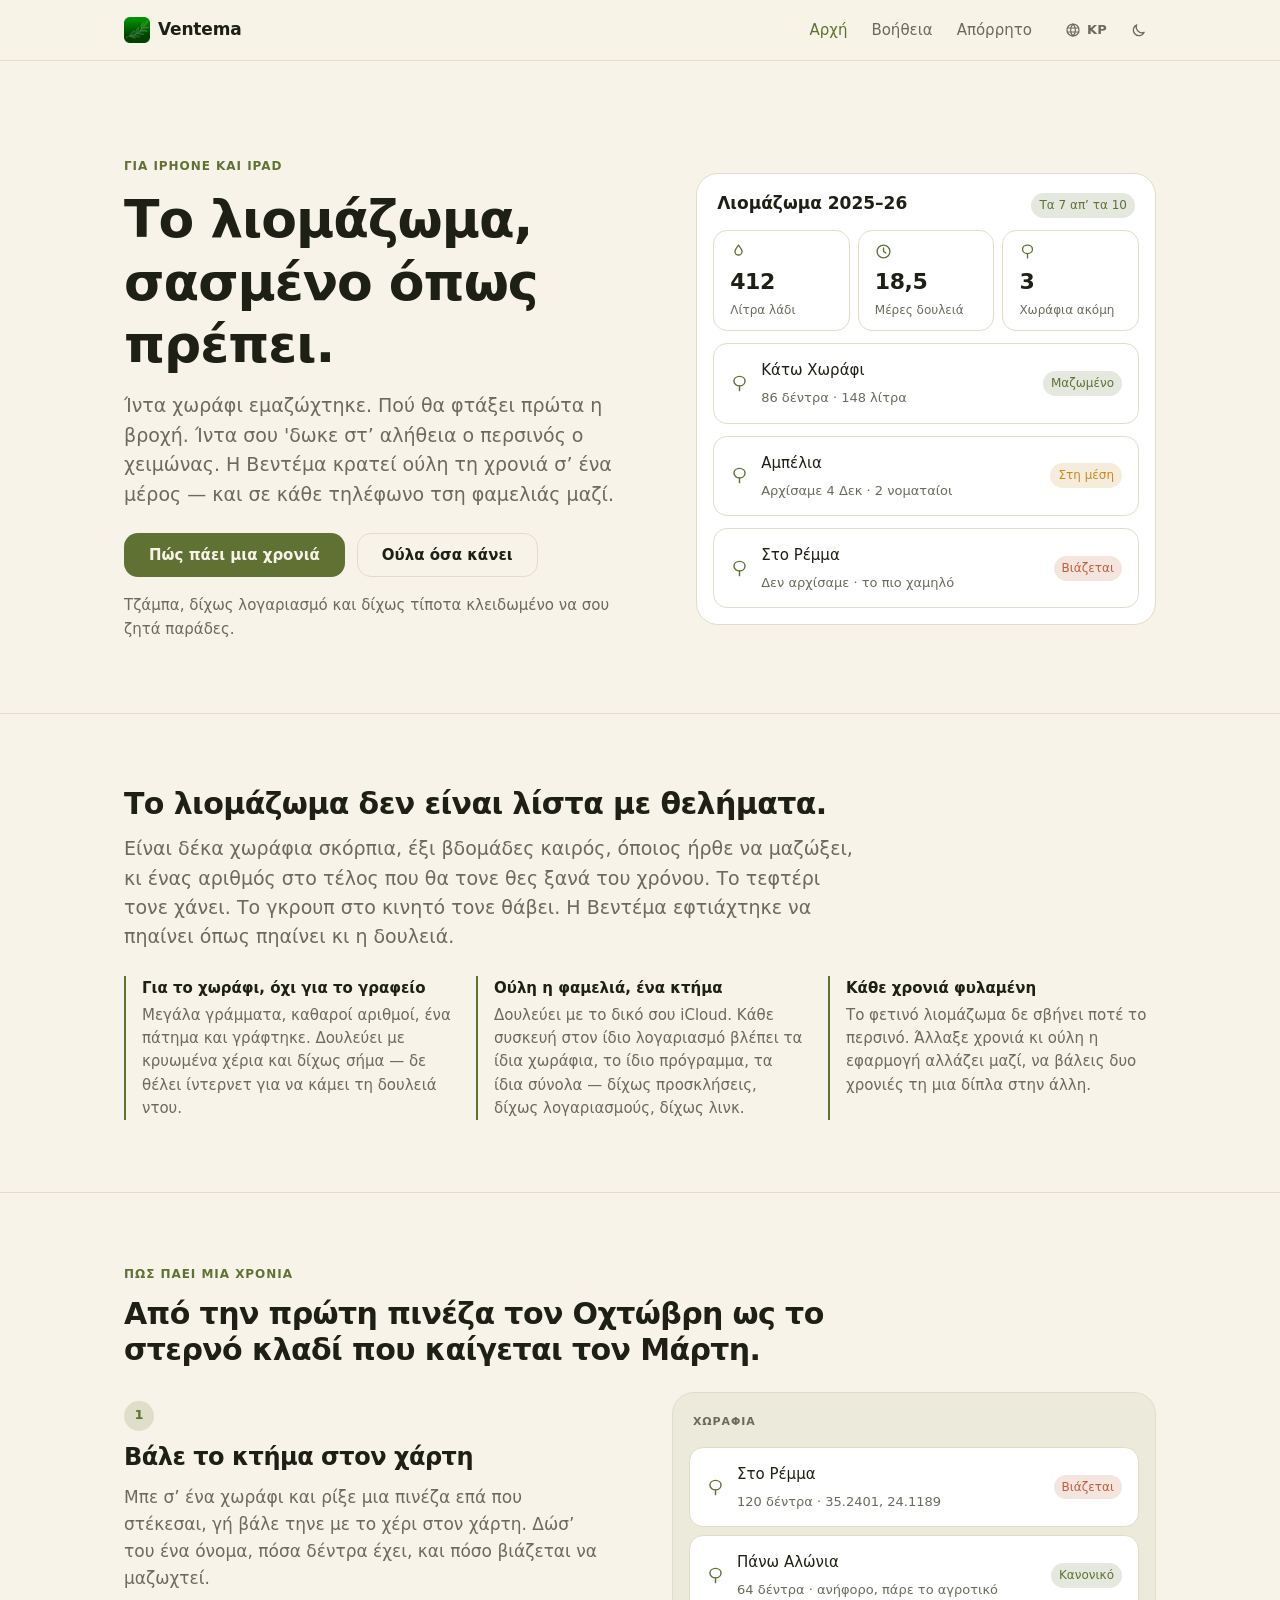
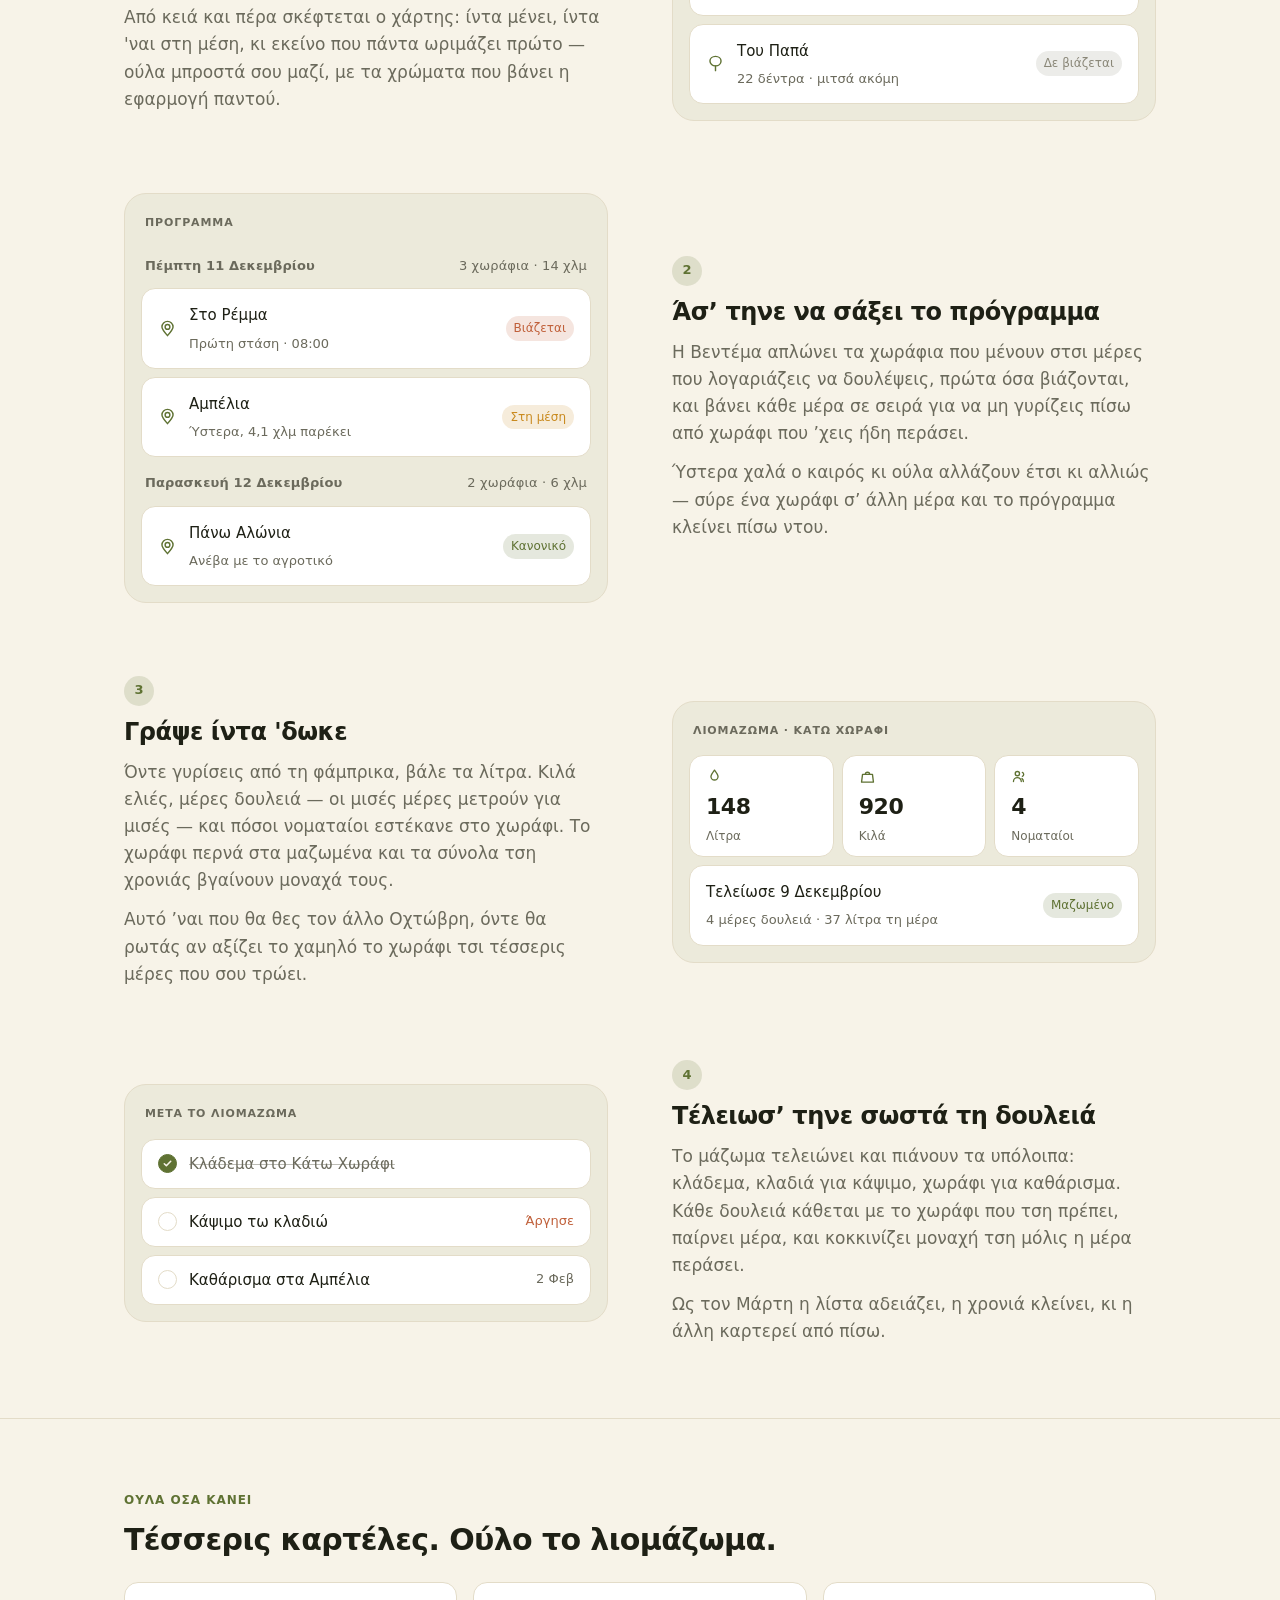
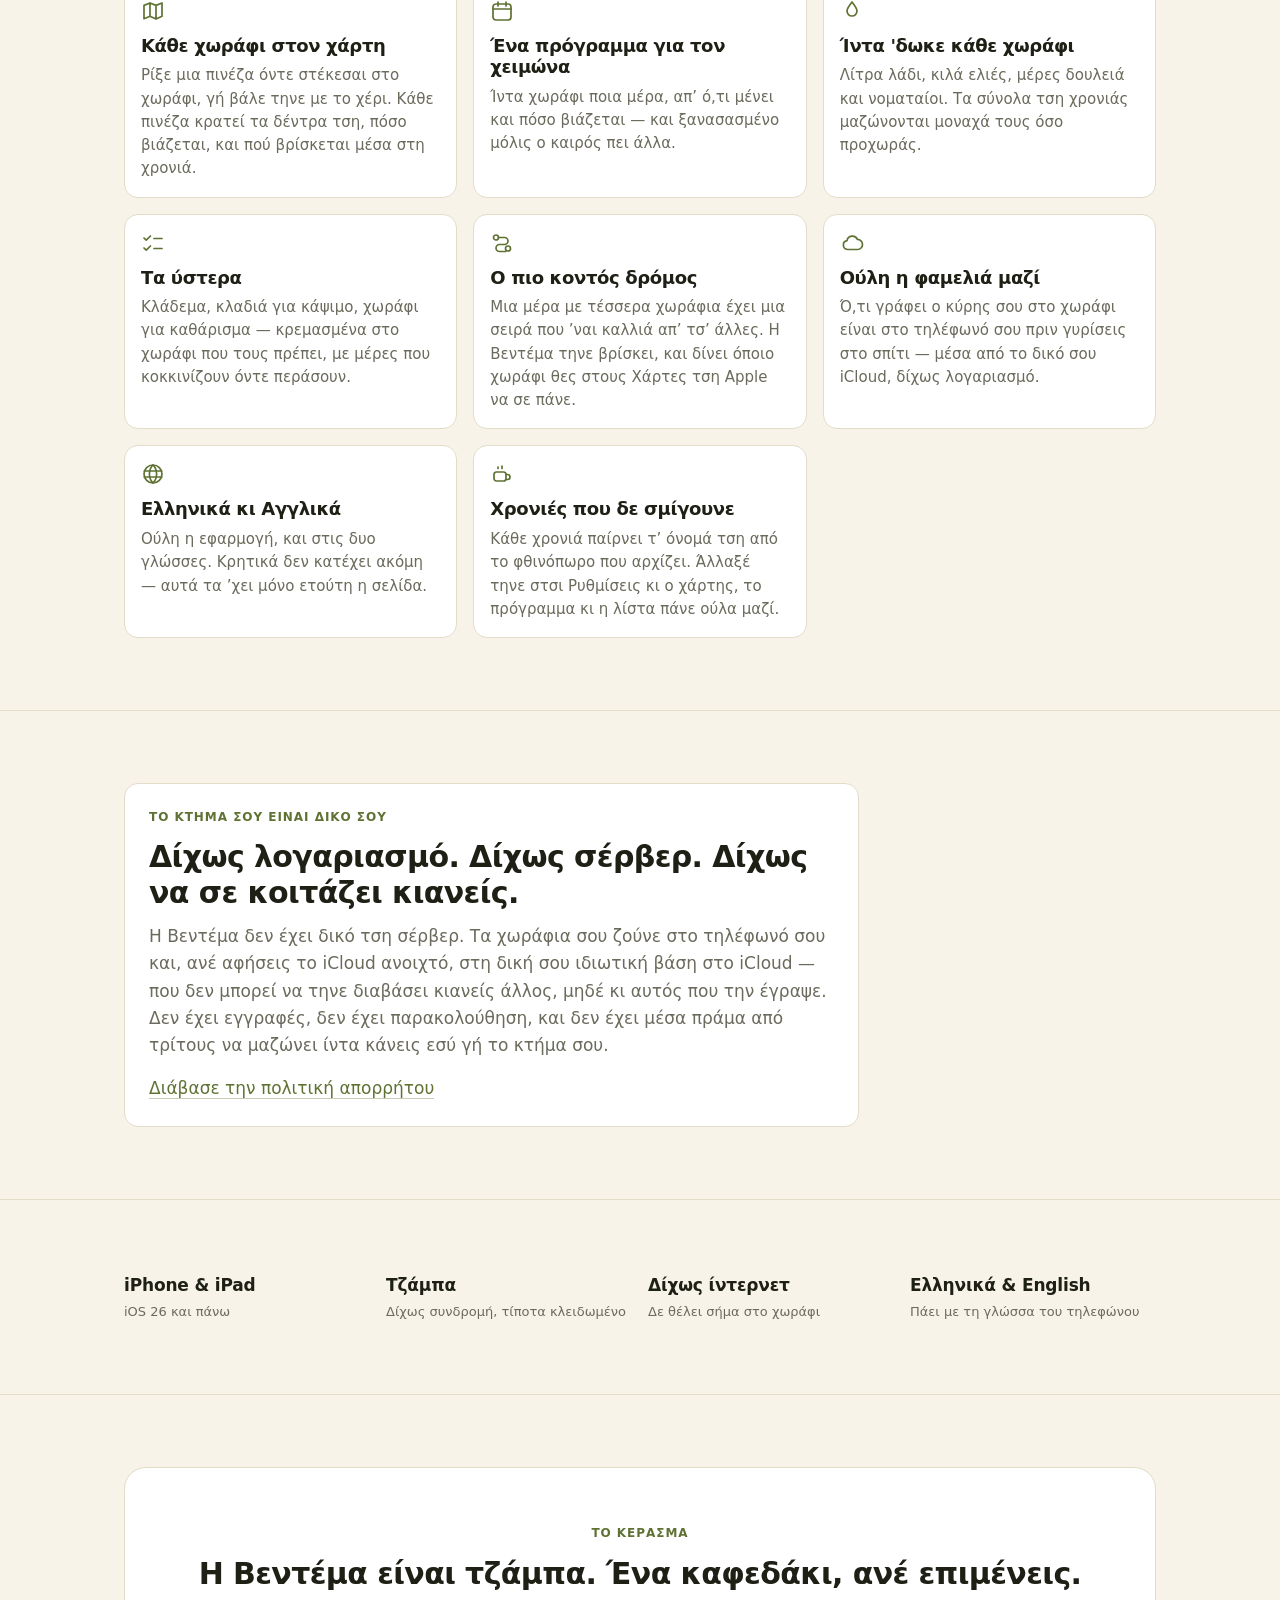
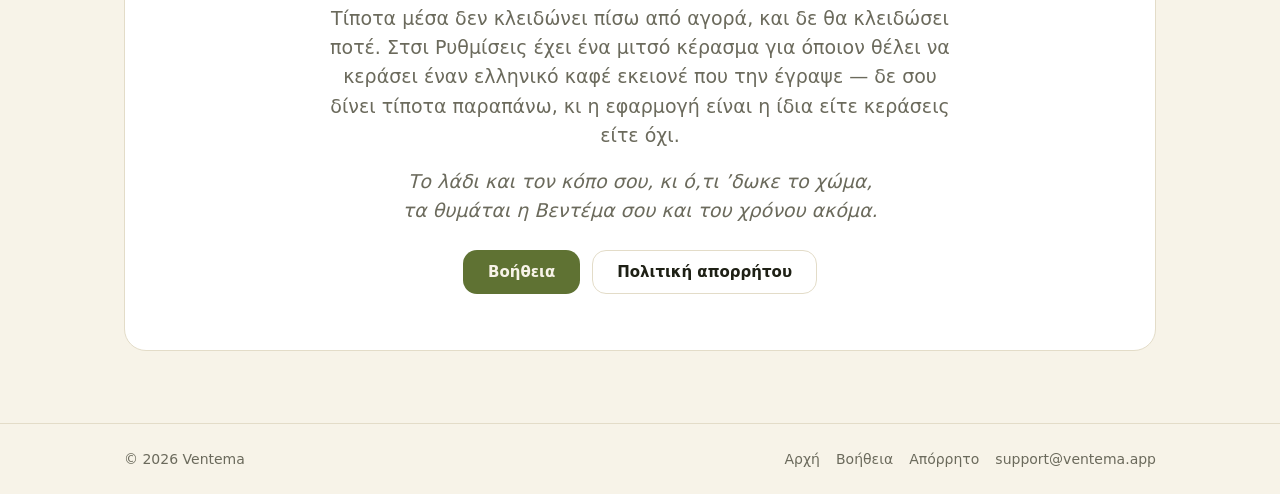
==== cretan/index.html @ 4b7fc690 "Add Greek and Cretan pages and a dark mode toggle Every page now exists in English, Greek (el/) and " ====
<!DOCTYPE html>
<html lang="el">
<head>
<meta charset="utf-8">
<meta name="viewport" content="width=device-width, initial-scale=1">
<title>Ventema — Το λιομάζωμα, σασμένο όπως πρέπει</title>
<meta name="description" content="Η Βεντέμα είναι εφαρμογή για το iPhone, για όποιον έχει λιόδεντρα: βάλε τα χωράφια στον χάρτη, σάξε το λιομάζωμα του χειμώνα, γράψε ίντα 'δωκε το καθένα, κι ούλη η φαμελιά βλέπει τα ίδια. Δίχως λογαριασμό, δίχως σέρβερ, δίχως παρακολούθηση.">
<meta name="theme-color" content="#F7F3E8" media="(prefers-color-scheme: light)">
<meta name="theme-color" content="#15170F" media="(prefers-color-scheme: dark)">
<link rel="icon" href="../assets/mark.png" type="image/png" sizes="128x128">
<link rel="apple-touch-icon" href="../assets/apple-touch-icon.png">
<link rel="stylesheet" href="../assets/styles.css">
<script src="../assets/site.js"></script>
<meta property="og:title" content="Ventema — Το λιομάζωμα, σασμένο όπως πρέπει">
<meta property="og:description" content="Βάλε τα χωράφια στον χάρτη, σάξε το λιομάζωμα του χειμώνα, γράψε ίντα 'δωκε το καθένα, κι ούλη η φαμελιά βλέπει τα ίδια.">
<meta property="og:type" content="website">
<meta property="og:locale" content="el_GR">
</head>
<body>

<header class="masthead">
  <div class="wrap masthead__inner">
    <a class="wordmark" href="index.html">
      <img src="../assets/mark.png" width="26" height="26" alt="">
      Ventema
    </a>
    <nav class="nav" aria-label="Κύρια πλοήγηση">
      <a href="index.html" aria-current="page">Αρχή</a>
      <a href="support.html">Βοήθεια</a>
      <a href="privacy.html">Απόρρητο</a>
    </nav>
    <div class="masthead__tools">
      <details class="lang">
        <summary class="tool"><svg width="16" height="16" viewBox="0 0 24 24" fill="none" stroke="currentColor" stroke-width="1.8" stroke-linecap="round" stroke-linejoin="round" aria-hidden="true"><circle cx="12" cy="12" r="9"/><path d="M3.3 9h17.4M3.3 15h17.4"/><path d="M12 3c2.4 2.4 3.6 5.4 3.6 9S14.4 18.6 12 21c-2.4-2.4-3.6-5.4-3.6-9S9.6 5.4 12 3z"/></svg><span class="visually-hidden">Γλώσσα: </span>ΚΡ</summary>
        <ul class="lang__menu">
          <li><a href="../index.html" hreflang="en" lang="en">English</a></li>
          <li><a href="../el/index.html" hreflang="el" lang="el">Ελληνικά</a></li>
          <li><a href="index.html" hreflang="el" lang="el" aria-current="true">Κρητικά</a></li>
        </ul>
      </details>
      <button class="tool theme-toggle" type="button" aria-pressed="false" aria-label="Σκοτεινό θέμα" title="Σκοτεινό θέμα">
        <svg class="icon-moon" width="17" height="17" viewBox="0 0 24 24" fill="none" stroke="currentColor" stroke-width="1.8" stroke-linecap="round" stroke-linejoin="round" aria-hidden="true"><path d="M20 14.5A8 8 0 0 1 9.5 4a8 8 0 1 0 10.5 10.5z"/></svg>
        <svg class="icon-sun" width="17" height="17" viewBox="0 0 24 24" fill="none" stroke="currentColor" stroke-width="1.8" stroke-linecap="round" stroke-linejoin="round" aria-hidden="true"><circle cx="12" cy="12" r="4"/><path d="M12 2.5v2M12 19.5v2M4.6 4.6 6 6M18 18l1.4 1.4M2.5 12h2M19.5 12h2M4.6 19.4 6 18M18 6l1.4-1.4"/></svg>
      </button>
    </div>
  </div>
</header>

<main>

  <section class="hero">
    <div class="wrap hero__grid">
      <div>
        <p class="eyebrow">Για iPhone και iPad</p>
        <h1>Το λιομάζωμα,<br>σασμένο όπως πρέπει.</h1>
        <p class="lede measure">
          Ίντα χωράφι εμαζώχτηκε. Πού θα φτάξει πρώτα η βροχή. Ίντα σου 'δωκε
          στ’ αλήθεια ο περσινός ο χειμώνας. Η Βεντέμα κρατεί ούλη τη χρονιά σ’
          ένα μέρος — και σε κάθε τηλέφωνο τση φαμελιάς μαζί.
        </p>
        <div class="hero__actions">
          <a class="button button--primary" href="#season">Πώς πάει μια χρονιά</a>
          <a class="button button--secondary" href="#features">Ούλα όσα κάνει</a>
        </div>
        <p class="small muted" style="margin-top: var(--l)">
          Τζάμπα, δίχως λογαριασμό και δίχως τίποτα κλειδωμένο να σου ζητά παράδες.
        </p>
      </div>

      <div class="hero__visual" aria-hidden="true">
        <div class="panel">
          <div class="panel__header">
            <span class="panel__title">Λιομάζωμα 2025–26</span>
            <span class="badge badge--olive">Τα 7 απ’ τα 10</span>
          </div>

          <div class="panel__stats">
            <div class="stat">
              <span class="stat__icon">
                <svg width="17" height="17" viewBox="0 0 24 24" fill="none" stroke="currentColor" stroke-width="1.9" stroke-linecap="round" stroke-linejoin="round"><path d="M12 3c3 4 5 6.4 5 9a5 5 0 0 1-10 0c0-2.6 2-5 5-9z"/></svg>
              </span>
              <span class="stat__value">412</span>
              <span class="stat__title">Λίτρα λάδι</span>
            </div>
            <div class="stat">
              <span class="stat__icon">
                <svg width="17" height="17" viewBox="0 0 24 24" fill="none" stroke="currentColor" stroke-width="1.9" stroke-linecap="round" stroke-linejoin="round"><circle cx="12" cy="12" r="9"/><path d="M12 7v5l3.2 2"/></svg>
              </span>
              <span class="stat__value">18,5</span>
              <span class="stat__title">Μέρες δουλειά</span>
            </div>
            <div class="stat">
              <span class="stat__icon">
                <svg width="17" height="17" viewBox="0 0 24 24" fill="none" stroke="currentColor" stroke-width="1.9" stroke-linecap="round" stroke-linejoin="round"><path d="M12 21v-6"/><path d="M12 15c-4 0-7-2.7-7-6.2C5 5.6 8 3 12 3s7 2.6 7 5.8c0 3.5-3 6.2-7 6.2z"/></svg>
              </span>
              <span class="stat__value">3</span>
              <span class="stat__title">Χωράφια ακόμη</span>
            </div>
          </div>

          <div class="row">
            <span class="row__leading">
              <svg width="19" height="19" viewBox="0 0 24 24" fill="none" stroke="currentColor" stroke-width="1.8" stroke-linecap="round" stroke-linejoin="round"><path d="M12 21v-6"/><path d="M12 15c-4 0-7-2.7-7-6.2C5 5.6 8 3 12 3s7 2.6 7 5.8c0 3.5-3 6.2-7 6.2z"/></svg>
            </span>
            <span class="row__body">
              <span class="row__title">Κάτω Χωράφι</span><br>
              <span class="row__detail">86 δέντρα · 148 λίτρα</span>
            </span>
            <span class="badge badge--olive">Μαζωμένο</span>
          </div>

          <div class="row">
            <span class="row__leading">
              <svg width="19" height="19" viewBox="0 0 24 24" fill="none" stroke="currentColor" stroke-width="1.8" stroke-linecap="round" stroke-linejoin="round"><path d="M12 21v-6"/><path d="M12 15c-4 0-7-2.7-7-6.2C5 5.6 8 3 12 3s7 2.6 7 5.8c0 3.5-3 6.2-7 6.2z"/></svg>
            </span>
            <span class="row__body">
              <span class="row__title">Αμπέλια</span><br>
              <span class="row__detail">Αρχίσαμε 4 Δεκ · 2 νοματαίοι</span>
            </span>
            <span class="badge badge--progress">Στη μέση</span>
          </div>

          <div class="row">
            <span class="row__leading">
              <svg width="19" height="19" viewBox="0 0 24 24" fill="none" stroke="currentColor" stroke-width="1.8" stroke-linecap="round" stroke-linejoin="round"><path d="M12 21v-6"/><path d="M12 15c-4 0-7-2.7-7-6.2C5 5.6 8 3 12 3s7 2.6 7 5.8c0 3.5-3 6.2-7 6.2z"/></svg>
            </span>
            <span class="row__body">
              <span class="row__title">Στο Ρέμμα</span><br>
              <span class="row__detail">Δεν αρχίσαμε · το πιο χαμηλό</span>
            </span>
            <span class="badge badge--urgent">Βιάζεται</span>
          </div>
        </div>
      </div>
    </div>
  </section>

  <section class="section section--hairline">
    <div class="wrap">
      <div class="section__head">
        <h2>Το λιομάζωμα δεν είναι λίστα με θελήματα.</h2>
        <p class="lede">
          Είναι δέκα χωράφια σκόρπια, έξι βδομάδες καιρός, όποιος ήρθε να
          μαζώξει, κι ένας αριθμός στο τέλος που θα τονε θες ξανά του χρόνου.
          Το τεφτέρι τονε χάνει. Το γκρουπ στο κινητό τονε θάβει. Η Βεντέμα
          εφτιάχτηκε να πηαίνει όπως πηαίνει κι η δουλειά.
        </p>
      </div>

      <div class="proof">
        <div class="proof__item">
          <p class="proof__title">Για το χωράφι, όχι για το γραφείο</p>
          <p class="proof__body">
            Μεγάλα γράμματα, καθαροί αριθμοί, ένα πάτημα και γράφτηκε. Δουλεύει
            με κρυωμένα χέρια και δίχως σήμα — δε θέλει ίντερνετ για να κάμει τη
            δουλειά ντου.
          </p>
        </div>
        <div class="proof__item">
          <p class="proof__title">Ούλη η φαμελιά, ένα κτήμα</p>
          <p class="proof__body">
            Δουλεύει με το δικό σου iCloud. Κάθε συσκευή στον ίδιο λογαριασμό
            βλέπει τα ίδια χωράφια, το ίδιο πρόγραμμα, τα ίδια σύνολα — δίχως
            προσκλήσεις, δίχως λογαριασμούς, δίχως λινκ.
          </p>
        </div>
        <div class="proof__item">
          <p class="proof__title">Κάθε χρονιά φυλαμένη</p>
          <p class="proof__body">
            Το φετινό λιομάζωμα δε σβήνει ποτέ το περσινό. Άλλαξε χρονιά κι ούλη
            η εφαρμογή αλλάζει μαζί, να βάλεις δυο χρονιές τη μια δίπλα στην
            άλλη.
          </p>
        </div>
      </div>
    </div>
  </section>

  <section class="section section--hairline" id="season">
    <div class="wrap">
      <div class="section__head">
        <p class="eyebrow">Πώς πάει μια χρονιά</p>
        <h2>Από την πρώτη πινέζα τον Οχτώβρη ως το στερνό κλαδί που καίγεται τον Μάρτη.</h2>
      </div>

      <div class="steps">

        <article class="step">
          <div>
            <span class="step__index">1</span>
            <h3>Βάλε το κτήμα στον χάρτη</h3>
            <p>
              Μπε σ’ ένα χωράφι και ρίξε μια πινέζα επά που στέκεσαι, γή βάλε
              τηνε με το χέρι στον χάρτη. Δώσ’ του ένα όνομα, πόσα δέντρα έχει,
              και πόσο βιάζεται να μαζωχτεί.
            </p>
            <p>
              Από κειά και πέρα σκέφτεται ο χάρτης: ίντα μένει, ίντα 'ναι στη
              μέση, κι εκείνο που πάντα ωριμάζει πρώτο — ούλα μπροστά σου μαζί,
              με τα χρώματα που βάνει η εφαρμογή παντού.
            </p>
          </div>
          <div class="step__visual" aria-hidden="true">
            <div class="vignette">
              <span class="vignette__label">Χωράφια</span>
              <div class="row">
                <span class="row__leading">
                  <svg width="19" height="19" viewBox="0 0 24 24" fill="none" stroke="currentColor" stroke-width="1.8" stroke-linecap="round" stroke-linejoin="round"><path d="M12 21v-6"/><path d="M12 15c-4 0-7-2.7-7-6.2C5 5.6 8 3 12 3s7 2.6 7 5.8c0 3.5-3 6.2-7 6.2z"/></svg>
                </span>
                <span class="row__body">
                  <span class="row__title">Στο Ρέμμα</span><br>
                  <span class="row__detail">120 δέντρα · 35.2401, 24.1189</span>
                </span>
                <span class="badge badge--urgent">Βιάζεται</span>
              </div>
              <div class="row">
                <span class="row__leading">
                  <svg width="19" height="19" viewBox="0 0 24 24" fill="none" stroke="currentColor" stroke-width="1.8" stroke-linecap="round" stroke-linejoin="round"><path d="M12 21v-6"/><path d="M12 15c-4 0-7-2.7-7-6.2C5 5.6 8 3 12 3s7 2.6 7 5.8c0 3.5-3 6.2-7 6.2z"/></svg>
                </span>
                <span class="row__body">
                  <span class="row__title">Πάνω Αλώνια</span><br>
                  <span class="row__detail">64 δέντρα · ανήφορο, πάρε το αγροτικό</span>
                </span>
                <span class="badge badge--olive">Κανονικό</span>
              </div>
              <div class="row">
                <span class="row__leading">
                  <svg width="19" height="19" viewBox="0 0 24 24" fill="none" stroke="currentColor" stroke-width="1.8" stroke-linecap="round" stroke-linejoin="round"><path d="M12 21v-6"/><path d="M12 15c-4 0-7-2.7-7-6.2C5 5.6 8 3 12 3s7 2.6 7 5.8c0 3.5-3 6.2-7 6.2z"/></svg>
                </span>
                <span class="row__body">
                  <span class="row__title">Του Παπά</span><br>
                  <span class="row__detail">22 δέντρα · μιτσά ακόμη</span>
                </span>
                <span class="badge badge--dormant">Δε βιάζεται</span>
              </div>
            </div>
          </div>
        </article>

        <article class="step">
          <div>
            <span class="step__index">2</span>
            <h3>Άσ’ τηνε να σάξει το πρόγραμμα</h3>
            <p>
              Η Βεντέμα απλώνει τα χωράφια που μένουν στσι μέρες που λογαριάζεις
              να δουλέψεις, πρώτα όσα βιάζονται, και βάνει κάθε μέρα σε σειρά για
              να μη γυρίζεις πίσω από χωράφι που ’χεις ήδη περάσει.
            </p>
            <p>
              Ύστερα χαλά ο καιρός κι ούλα αλλάζουν έτσι κι αλλιώς — σύρε ένα
              χωράφι σ’ άλλη μέρα και το πρόγραμμα κλείνει πίσω ντου.
            </p>
          </div>
          <div class="step__visual" aria-hidden="true">
            <div class="vignette">
              <span class="vignette__label">Πρόγραμμα</span>
              <div class="day">
                <span>Πέμπτη 11 Δεκεμβρίου</span>
                <span class="day__meta">3 χωράφια · 14 χλμ</span>
              </div>
              <div class="row">
                <span class="row__leading">
                  <svg width="19" height="19" viewBox="0 0 24 24" fill="none" stroke="currentColor" stroke-width="1.8" stroke-linecap="round" stroke-linejoin="round"><circle cx="12" cy="10" r="3"/><path d="M12 21c4.5-5.2 7-8.4 7-11a7 7 0 1 0-14 0c0 2.6 2.5 5.8 7 11z"/></svg>
                </span>
                <span class="row__body">
                  <span class="row__title">Στο Ρέμμα</span><br>
                  <span class="row__detail">Πρώτη στάση · 08:00</span>
                </span>
                <span class="badge badge--urgent">Βιάζεται</span>
              </div>
              <div class="row">
                <span class="row__leading">
                  <svg width="19" height="19" viewBox="0 0 24 24" fill="none" stroke="currentColor" stroke-width="1.8" stroke-linecap="round" stroke-linejoin="round"><circle cx="12" cy="10" r="3"/><path d="M12 21c4.5-5.2 7-8.4 7-11a7 7 0 1 0-14 0c0 2.6 2.5 5.8 7 11z"/></svg>
                </span>
                <span class="row__body">
                  <span class="row__title">Αμπέλια</span><br>
                  <span class="row__detail">Ύστερα, 4,1 χλμ παρέκει</span>
                </span>
                <span class="badge badge--progress">Στη μέση</span>
              </div>
              <div class="day">
                <span>Παρασκευή 12 Δεκεμβρίου</span>
                <span class="day__meta">2 χωράφια · 6 χλμ</span>
              </div>
              <div class="row">
                <span class="row__leading">
                  <svg width="19" height="19" viewBox="0 0 24 24" fill="none" stroke="currentColor" stroke-width="1.8" stroke-linecap="round" stroke-linejoin="round"><circle cx="12" cy="10" r="3"/><path d="M12 21c4.5-5.2 7-8.4 7-11a7 7 0 1 0-14 0c0 2.6 2.5 5.8 7 11z"/></svg>
                </span>
                <span class="row__body">
                  <span class="row__title">Πάνω Αλώνια</span><br>
                  <span class="row__detail">Ανέβα με το αγροτικό</span>
                </span>
                <span class="badge badge--olive">Κανονικό</span>
              </div>
            </div>
          </div>
        </article>

        <article class="step">
          <div>
            <span class="step__index">3</span>
            <h3>Γράψε ίντα 'δωκε</h3>
            <p>
              Όντε γυρίσεις από τη φάμπρικα, βάλε τα λίτρα. Κιλά ελιές, μέρες
              δουλειά — οι μισές μέρες μετρούν για μισές — και πόσοι νοματαίοι
              εστέκανε στο χωράφι. Το χωράφι περνά στα μαζωμένα και τα σύνολα τση
              χρονιάς βγαίνουν μοναχά τους.
            </p>
            <p>
              Αυτό ’ναι που θα θες τον άλλο Οχτώβρη, όντε θα ρωτάς αν αξίζει το
              χαμηλό το χωράφι τσι τέσσερις μέρες που σου τρώει.
            </p>
          </div>
          <div class="step__visual" aria-hidden="true">
            <div class="vignette">
              <span class="vignette__label">Λιομάζωμα · Κάτω Χωράφι</span>
              <div class="panel__stats">
                <div class="stat">
                  <span class="stat__icon">
                    <svg width="17" height="17" viewBox="0 0 24 24" fill="none" stroke="currentColor" stroke-width="1.9" stroke-linecap="round" stroke-linejoin="round"><path d="M12 3c3 4 5 6.4 5 9a5 5 0 0 1-10 0c0-2.6 2-5 5-9z"/></svg>
                  </span>
                  <span class="stat__value">148</span>
                  <span class="stat__title">Λίτρα</span>
                </div>
                <div class="stat">
                  <span class="stat__icon">
                    <svg width="17" height="17" viewBox="0 0 24 24" fill="none" stroke="currentColor" stroke-width="1.9" stroke-linecap="round" stroke-linejoin="round"><path d="M5 9h14l1.4 11H3.6z"/><path d="M9 9a3 3 0 0 1 6 0"/></svg>
                  </span>
                  <span class="stat__value">920</span>
                  <span class="stat__title">Κιλά</span>
                </div>
                <div class="stat">
                  <span class="stat__icon">
                    <svg width="17" height="17" viewBox="0 0 24 24" fill="none" stroke="currentColor" stroke-width="1.9" stroke-linecap="round" stroke-linejoin="round"><circle cx="9" cy="8" r="3"/><path d="M3.5 19a5.5 5.5 0 0 1 11 0"/><path d="M16 6.2a3 3 0 0 1 0 5.6M17.5 19a5.6 5.6 0 0 0-2-4.3"/></svg>
                  </span>
                  <span class="stat__value">4</span>
                  <span class="stat__title">Νοματαίοι</span>
                </div>
              </div>
              <div class="row">
                <span class="row__body">
                  <span class="row__title">Τελείωσε 9 Δεκεμβρίου</span><br>
                  <span class="row__detail">4 μέρες δουλειά · 37 λίτρα τη μέρα</span>
                </span>
                <span class="badge badge--olive">Μαζωμένο</span>
              </div>
            </div>
          </div>
        </article>

        <article class="step">
          <div>
            <span class="step__index">4</span>
            <h3>Τέλειωσ’ τηνε σωστά τη δουλειά</h3>
            <p>
              Το μάζωμα τελειώνει και πιάνουν τα υπόλοιπα: κλάδεμα, κλαδιά για
              κάψιμο, χωράφι για καθάρισμα. Κάθε δουλειά κάθεται με το χωράφι που
              τση πρέπει, παίρνει μέρα, και κοκκινίζει μοναχή τση μόλις η μέρα
              περάσει.
            </p>
            <p>
              Ως τον Μάρτη η λίστα αδειάζει, η χρονιά κλείνει, κι η άλλη καρτερεί
              από πίσω.
            </p>
          </div>
          <div class="step__visual" aria-hidden="true">
            <div class="vignette">
              <span class="vignette__label">Μετά το λιομάζωμα</span>
              <div class="check check--done">
                <span class="check__box">
                  <svg width="11" height="11" viewBox="0 0 24 24" fill="none" stroke="currentColor" stroke-width="3.4" stroke-linecap="round" stroke-linejoin="round"><path d="m5 12.5 4.5 4.5L19 7"/></svg>
                </span>
                <span class="check__label">Κλάδεμα στο Κάτω Χωράφι</span>
              </div>
              <div class="check">
                <span class="check__box"></span>
                <span class="check__label">Κάψιμο τω κλαδιώ</span>
                <span class="check__due">Άργησε</span>
              </div>
              <div class="check">
                <span class="check__box"></span>
                <span class="check__label">Καθάρισμα στα Αμπέλια</span>
                <span class="check__due" style="color: var(--ink-secondary)">2 Φεβ</span>
              </div>
            </div>
          </div>
        </article>

      </div>
    </div>
  </section>

  <section class="section section--hairline" id="features">
    <div class="wrap">
      <div class="section__head">
        <p class="eyebrow">Ούλα όσα κάνει</p>
        <h2>Τέσσερις καρτέλες. Ούλο το λιομάζωμα.</h2>
      </div>

      <div class="grid">

        <article class="card feature">
          <div class="feature__icon">
            <svg width="24" height="24" viewBox="0 0 24 24" fill="none" stroke="currentColor" stroke-width="1.7" stroke-linecap="round" stroke-linejoin="round"><path d="M9 4 3 6.4v13.3L9 17.3m0-13.3 6 2.4m-6-2.4v13.3m6-10.9 6-2.4v13.3L15 20m0-13.3V20m0 0-6-2.7"/></svg>
          </div>
          <h3>Κάθε χωράφι στον χάρτη</h3>
          <p>
            Ρίξε μια πινέζα όντε στέκεσαι στο χωράφι, γή βάλε τηνε με το χέρι.
            Κάθε πινέζα κρατεί τα δέντρα τση, πόσο βιάζεται, και πού βρίσκεται
            μέσα στη χρονιά.
          </p>
        </article>

        <article class="card feature">
          <div class="feature__icon">
            <svg width="24" height="24" viewBox="0 0 24 24" fill="none" stroke="currentColor" stroke-width="1.7" stroke-linecap="round" stroke-linejoin="round"><rect x="3" y="5" width="18" height="16" rx="3"/><path d="M3 10h18M8 3v4m8-4v4"/></svg>
          </div>
          <h3>Ένα πρόγραμμα για τον χειμώνα</h3>
          <p>
            Ίντα χωράφι ποια μέρα, απ’ ό,τι μένει και πόσο βιάζεται — και
            ξανασασμένο μόλις ο καιρός πει άλλα.
          </p>
        </article>

        <article class="card feature">
          <div class="feature__icon">
            <svg width="24" height="24" viewBox="0 0 24 24" fill="none" stroke="currentColor" stroke-width="1.7" stroke-linecap="round" stroke-linejoin="round"><path d="M12 3c3 4 5 6.4 5 9a5 5 0 0 1-10 0c0-2.6 2-5 5-9z"/></svg>
          </div>
          <h3>Ίντα 'δωκε κάθε χωράφι</h3>
          <p>
            Λίτρα λάδι, κιλά ελιές, μέρες δουλειά και νοματαίοι. Τα σύνολα τση
            χρονιάς μαζώνονται μοναχά τους όσο προχωράς.
          </p>
        </article>

        <article class="card feature">
          <div class="feature__icon">
            <svg width="24" height="24" viewBox="0 0 24 24" fill="none" stroke="currentColor" stroke-width="1.7" stroke-linecap="round" stroke-linejoin="round"><path d="m3 7 2.2 2.2L9.5 5"/><path d="m3 17 2.2 2.2L9.5 15"/><path d="M13 7.5h8M13 17.5h8"/></svg>
          </div>
          <h3>Τα ύστερα</h3>
          <p>
            Κλάδεμα, κλαδιά για κάψιμο, χωράφι για καθάρισμα — κρεμασμένα στο
            χωράφι που τους πρέπει, με μέρες που κοκκινίζουν όντε περάσουν.
          </p>
        </article>

        <article class="card feature">
          <div class="feature__icon">
            <svg width="24" height="24" viewBox="0 0 24 24" fill="none" stroke="currentColor" stroke-width="1.7" stroke-linecap="round" stroke-linejoin="round"><circle cx="6" cy="6.5" r="2.5"/><circle cx="18" cy="17.5" r="2.5"/><path d="M8.5 6.5h6a3.5 3.5 0 0 1 0 7h-5a3.5 3.5 0 0 0 0 7h6"/></svg>
          </div>
          <h3>Ο πιο κοντός δρόμος</h3>
          <p>
            Μια μέρα με τέσσερα χωράφια έχει μια σειρά που ’ναι καλλιά απ’ τσ’
            άλλες. Η Βεντέμα τηνε βρίσκει, και δίνει όποιο χωράφι θες στους
            Χάρτες τση Apple να σε πάνε.
          </p>
        </article>

        <article class="card feature">
          <div class="feature__icon">
            <svg width="24" height="24" viewBox="0 0 24 24" fill="none" stroke="currentColor" stroke-width="1.7" stroke-linecap="round" stroke-linejoin="round"><path d="M7.5 18.5A4.5 4.5 0 0 1 7 9.6a5.5 5.5 0 0 1 10.4-1.2A4 4 0 0 1 17.5 18.5z"/></svg>
          </div>
          <h3>Ούλη η φαμελιά μαζί</h3>
          <p>
            Ό,τι γράφει ο κύρης σου στο χωράφι είναι στο τηλέφωνό σου πριν
            γυρίσεις στο σπίτι — μέσα από το δικό σου iCloud, δίχως λογαριασμό.
          </p>
        </article>

        <article class="card feature">
          <div class="feature__icon">
            <svg width="24" height="24" viewBox="0 0 24 24" fill="none" stroke="currentColor" stroke-width="1.7" stroke-linecap="round" stroke-linejoin="round"><circle cx="12" cy="12" r="9"/><path d="M3.3 9h17.4M3.3 15h17.4"/><path d="M12 3c2.4 2.4 3.6 5.4 3.6 9S14.4 18.6 12 21c-2.4-2.4-3.6-5.4-3.6-9S9.6 5.4 12 3z"/></svg>
          </div>
          <h3>Ελληνικά κι Αγγλικά</h3>
          <p>
            Ούλη η εφαρμογή, και στις δυο γλώσσες. Κρητικά δεν κατέχει ακόμη —
            αυτά τα ’χει μόνο ετούτη η σελίδα.
          </p>
        </article>

        <article class="card feature">
          <div class="feature__icon">
            <svg width="24" height="24" viewBox="0 0 24 24" fill="none" stroke="currentColor" stroke-width="1.7" stroke-linecap="round" stroke-linejoin="round"><rect x="4" y="10" width="12" height="9" rx="2.5"/><path d="M16 12.5h1.5a2.5 2.5 0 0 1 0 5H16"/><path d="M8 6.5V5m4 1.5V4"/></svg>
          </div>
          <h3>Χρονιές που δε σμίγουνε</h3>
          <p>
            Κάθε χρονιά παίρνει τ’ όνομά τση από το φθινόπωρο που αρχίζει.
            Άλλαξέ τηνε στσι Ρυθμίσεις κι ο χάρτης, το πρόγραμμα κι η λίστα πάνε
            ούλα μαζί.
          </p>
        </article>

      </div>
    </div>
  </section>

  <section class="section section--hairline">
    <div class="wrap">
      <div class="card card--roomy measure">
        <p class="eyebrow">Το κτήμα σου είναι δικό σου</p>
        <h2>Δίχως λογαριασμό. Δίχως σέρβερ. Δίχως να σε κοιτάζει κιανείς.</h2>
        <p class="muted" style="margin-top: var(--m)">
          Η Βεντέμα δεν έχει δικό τση σέρβερ. Τα χωράφια σου ζούνε στο τηλέφωνό
          σου και, ανέ αφήσεις το iCloud ανοιχτό, στη δική σου ιδιωτική βάση στο
          iCloud — που δεν μπορεί να τηνε διαβάσει κιανείς άλλος, μηδέ κι αυτός
          που την έγραψε. Δεν έχει εγγραφές, δεν έχει παρακολούθηση, και δεν έχει
          μέσα πράμα από τρίτους να μαζώνει ίντα κάνεις εσύ γή το κτήμα σου.
        </p>
        <p style="margin-top: var(--l)">
          <a href="privacy.html">Διάβασε την πολιτική απορρήτου</a>
        </p>
      </div>
    </div>
  </section>

  <section class="section section--hairline">
    <div class="wrap">
      <div class="specs">
        <div class="specs__item">
          <p class="specs__value">iPhone &amp; iPad</p>
          <p class="specs__label">iOS 26 και πάνω</p>
        </div>
        <div class="specs__item">
          <p class="specs__value">Τζάμπα</p>
          <p class="specs__label">Δίχως συνδρομή, τίποτα κλειδωμένο</p>
        </div>
        <div class="specs__item">
          <p class="specs__value">Δίχως ίντερνετ</p>
          <p class="specs__label">Δε θέλει σήμα στο χωράφι</p>
        </div>
        <div class="specs__item">
          <p class="specs__value">Ελληνικά &amp; English</p>
          <p class="specs__label">Πάει με τη γλώσσα του τηλεφώνου</p>
        </div>
      </div>
    </div>
  </section>

  <section class="section section--hairline">
    <div class="wrap">
      <div class="cta">
        <p class="eyebrow">Το κέρασμα</p>
        <h2>Η Βεντέμα είναι τζάμπα. Ένα καφεδάκι, ανέ επιμένεις.</h2>
        <p class="lede">
          Τίποτα μέσα δεν κλειδώνει πίσω από αγορά, και δε θα κλειδώσει ποτέ.
          Στσι Ρυθμίσεις έχει ένα μιτσό κέρασμα για όποιον θέλει να κεράσει έναν
          ελληνικό καφέ εκειονέ που την έγραψε — δε σου δίνει τίποτα παραπάνω, κι
          η εφαρμογή είναι η ίδια είτε κεράσεις είτε όχι.
        </p>
        <p class="lede" style="margin-top: var(--l); font-style: italic">
          Το λάδι και τον κόπο σου, κι ό,τι ’δωκε το χώμα,<br>
          τα θυμάται η Βεντέμα σου και του χρόνου ακόμα.
        </p>
        <div class="cta__actions">
          <a class="button button--primary" href="support.html">Βοήθεια</a>
          <a class="button button--secondary" href="privacy.html">Πολιτική απορρήτου</a>
        </div>
      </div>
    </div>
  </section>

</main>

<footer class="footer">
  <div class="wrap footer__inner">
    <span>© 2026 Ventema</span>
    <nav aria-label="Υποσέλιδο">
      <a href="index.html">Αρχή</a>
      <a href="support.html">Βοήθεια</a>
      <a href="privacy.html">Απόρρητο</a>
      <a href="mailto:support@ventema.app">support@ventema.app</a>
    </nav>
  </div>
</footer>

</body>
</html>
---- assets/styles.css ----
/*  Ventema — web design system.
 *
 *  A direct port of Modules/Sources/VentemaDesignSystem: the same olive, bark
 *  and terracotta palette, the same four-point spacing rhythm, and the same
 *  card — 14px radius, hairline stroke — that the app builds its screens from.
 */

/* ---------------------------------------------------------------- tokens */

:root {
  /* Brand */
  --olive: #5F7233;
  --olive-deep: #3E4C22;
  --bark: #7A5C3E;
  --terracotta: #C0603A;

  /* Surfaces */
  --canvas: #F7F3E8;
  --card: #FFFFFF;
  --hairline: #E3DCC8;

  /* Semantics */
  --dormant: #8A8778;
  --in-progress: #C98A1F;
  --high: #D08A2C;

  /* Text */
  --ink: #1E2015;
  --ink-secondary: #6B6A5C;

  /* Spacing — the app's four-point rhythm */
  --xs: 4px;
  --s: 8px;
  --m: 12px;
  --l: 16px;
  --xl: 24px;
  --xxl: 32px;
  --corner-radius: 14px;

  --measure: 68ch;
  --page: 1080px;

  color-scheme: light dark;
}

/* The reader's choice from the masthead toggle wins over the system setting;
 * the dark values are listed twice so each route reaches them. */
:root[data-theme="light"] { color-scheme: light; }

:root[data-theme="dark"] {
  color-scheme: dark;

  --olive: #9BB35C;
  --olive-deep: #6E8440;
  --bark: #B08963;
  --terracotta: #E08356;

  --canvas: #15170F;
  --card: #22251A;
  --hairline: #343829;

  --dormant: #9C9A8C;
  --in-progress: #E0A73F;
  --high: #E8A94A;

  --ink: #EDEBDF;
  --ink-secondary: #A3A294;
}

@media (prefers-color-scheme: dark) {
  :root:not([data-theme="light"]) {
    --olive: #9BB35C;
    --olive-deep: #6E8440;
    --bark: #B08963;
    --terracotta: #E08356;

    --canvas: #15170F;
    --card: #22251A;
    --hairline: #343829;

    --dormant: #9C9A8C;
    --in-progress: #E0A73F;
    --high: #E8A94A;

    --ink: #EDEBDF;
    --ink-secondary: #A3A294;
  }
}

/* ------------------------------------------------------------------ base */

*,
*::before,
*::after { box-sizing: border-box; }

html { -webkit-text-size-adjust: 100%; }

body {
  margin: 0;
  background: var(--canvas);
  color: var(--ink);
  font-family: -apple-system, BlinkMacSystemFont, "SF Pro Text", "Segoe UI",
               system-ui, sans-serif;
  font-size: 17px;
  line-height: 1.6;
  -webkit-font-smoothing: antialiased;
  text-rendering: optimizeLegibility;
}

h1, h2, h3 {
  margin: 0;
  line-height: 1.2;
  letter-spacing: -0.02em;
  font-weight: 600;
}

h1 { font-size: clamp(2.25rem, 5vw, 3.25rem); }
h2 { font-size: clamp(1.5rem, 3vw, 1.875rem); }
h3 { font-size: 1.125rem; }

p { margin: 0; }

a {
  color: var(--olive);
  text-decoration: none;
  border-bottom: 1px solid color-mix(in srgb, var(--olive) 35%, transparent);
  transition: border-color 120ms ease, color 120ms ease;
}

a:hover { border-bottom-color: var(--olive); }

:focus-visible {
  outline: 2px solid var(--olive);
  outline-offset: 3px;
  border-radius: var(--xs);
}

::selection {
  background: color-mix(in srgb, var(--olive) 24%, transparent);
}

.wrap {
  width: 100%;
  max-width: var(--page);
  margin-inline: auto;
  padding-inline: var(--xl);
}

.measure { max-width: var(--measure); }

.eyebrow {
  font-size: 0.75rem;
  font-weight: 600;
  letter-spacing: 0.08em;
  text-transform: uppercase;
  color: var(--olive);
  margin-bottom: var(--m);
}

.lede {
  font-size: 1.1875rem;
  color: var(--ink-secondary);
  line-height: 1.55;
}

.muted { color: var(--ink-secondary); }

.small { font-size: 0.9375rem; }

/* --------------------------------------------------------------- masthead */

.masthead {
  position: sticky;
  top: 0;
  z-index: 10;
  background: color-mix(in srgb, var(--canvas) 88%, transparent);
  backdrop-filter: saturate(180%) blur(20px);
  -webkit-backdrop-filter: saturate(180%) blur(20px);
  border-bottom: 1px solid var(--hairline);
}

.masthead__inner {
  display: grid;
  grid-template-columns: auto 1fr auto;
  grid-template-areas: "brand nav tools";
  align-items: center;
  gap: var(--l) var(--xl);
  min-height: 60px;
}

.masthead .wordmark { grid-area: brand; }

.masthead .nav { grid-area: nav; justify-self: end; }

.masthead__tools {
  grid-area: tools;
  display: flex;
  align-items: center;
  gap: var(--xs);
}

.visually-hidden {
  position: absolute;
  width: 1px;
  height: 1px;
  overflow: hidden;
  clip-path: inset(50%);
  white-space: nowrap;
}

.wordmark {
  display: inline-flex;
  align-items: center;
  gap: var(--s);
  font-size: 1.0625rem;
  font-weight: 600;
  letter-spacing: -0.01em;
  color: var(--ink);
  border: 0;
}

.wordmark img { display: block; }

.nav {
  display: flex;
  align-items: center;
  gap: var(--xl);
  font-size: 0.9375rem;
}

.nav a {
  color: var(--ink-secondary);
  border: 0;
  font-weight: 500;
}

.nav a:hover { color: var(--ink); }

.nav a[aria-current="page"] { color: var(--olive); }

.tool {
  display: inline-flex;
  align-items: center;
  justify-content: center;
  gap: 6px;
  min-width: 36px;
  height: 36px;
  padding: 0 var(--s);
  border: 1px solid transparent;
  border-radius: 999px;
  background: transparent;
  color: var(--ink-secondary);
  font: inherit;
  font-size: 0.8125rem;
  font-weight: 600;
  letter-spacing: 0.02em;
  cursor: pointer;
  transition: color 120ms ease, border-color 120ms ease, background 120ms ease;
}

.tool:hover,
.lang[open] > .tool {
  color: var(--ink);
  border-color: var(--hairline);
  background: var(--card);
}

.tool svg { flex: none; }

.lang { position: relative; }

.lang > summary { list-style: none; }

.lang > summary::-webkit-details-marker { display: none; }

.lang__menu {
  position: absolute;
  right: 0;
  top: calc(100% + var(--s));
  min-width: 168px;
  margin: 0;
  padding: var(--xs);
  list-style: none;
  background: var(--card);
  border: 1px solid var(--hairline);
  border-radius: var(--corner-radius);
  box-shadow: 0 12px 32px -12px color-mix(in srgb, var(--ink) 30%, transparent);
}

.lang__menu a {
  display: flex;
  align-items: center;
  justify-content: space-between;
  gap: var(--m);
  padding: var(--s) var(--m);
  border: 0;
  border-radius: calc(var(--corner-radius) - var(--xs));
  color: var(--ink);
  font-size: 0.9375rem;
}

.lang__menu a:hover { background: color-mix(in srgb, var(--olive) 10%, transparent); }

.lang__menu a[aria-current="true"] { color: var(--olive); font-weight: 600; }

.lang__menu a[aria-current="true"]::after {
  content: "";
  width: 6px;
  height: 6px;
  border-radius: 999px;
  background: var(--olive);
}

.theme-toggle { display: none; }

.js .theme-toggle { display: inline-flex; }

.theme-toggle .icon-sun { display: none; }

.theme-toggle[aria-pressed="true"] .icon-sun { display: block; }

.theme-toggle[aria-pressed="true"] .icon-moon { display: none; }

/* ------------------------------------------------------------------- hero */

.hero {
  padding-block: clamp(var(--xxl), 8vw, 96px) clamp(var(--xxl), 6vw, 72px);
}

.hero__grid {
  display: grid;
  grid-template-columns: minmax(0, 1.05fr) minmax(0, 0.95fr);
  gap: clamp(var(--xl), 5vw, 64px);
  align-items: center;
}

.hero h1 { margin-bottom: var(--l); }

.hero .lede { margin-bottom: var(--xl); }

.hero__actions {
  display: flex;
  flex-wrap: wrap;
  align-items: center;
  gap: var(--m);
}

/* --------------------------------------------------------------- controls */

.button {
  display: inline-flex;
  align-items: center;
  gap: var(--s);
  padding: var(--m) var(--xl);
  border: 1px solid transparent;
  border-radius: var(--corner-radius);
  font-size: 0.9375rem;
  font-weight: 600;
  line-height: 1.2;
  cursor: pointer;
  transition: background 120ms ease, border-color 120ms ease, color 120ms ease;
}

.button--primary {
  background: var(--olive);
  color: var(--canvas);
}

.button--primary:hover { background: var(--olive-deep); }

.button--secondary {
  background: transparent;
  border-color: var(--hairline);
  color: var(--ink);
}

.button--secondary:hover { border-color: var(--olive); color: var(--olive); }

/* ------------------------------------------------------------------ cards */

/* VentemaCard: padding l, radius 14, card fill, 1px hairline stroke. */
.card {
  padding: var(--l);
  background: var(--card);
  border: 1px solid var(--hairline);
  border-radius: var(--corner-radius);
}

.card--roomy { padding: var(--xl); }

/* StatTile: symbol, value, caption. */
.stat {
  display: flex;
  flex-direction: column;
  gap: var(--xs);
  padding: var(--m) var(--l);
  background: var(--card);
  border: 1px solid var(--hairline);
  border-radius: var(--corner-radius);
}

.stat__icon { color: var(--olive); line-height: 0; }

.stat__value {
  font-size: 1.375rem;
  font-weight: 600;
  font-variant-numeric: tabular-nums;
  letter-spacing: -0.02em;
}

.stat__title {
  font-size: 0.75rem;
  color: var(--ink-secondary);
  line-height: 1.3;
}

/* Badges: capsule, 16% tint fill, tinted label. */
.badge {
  display: inline-flex;
  align-items: center;
  gap: var(--xs);
  padding: var(--xs) var(--s);
  border-radius: 999px;
  font-size: 0.75rem;
  font-weight: 500;
  line-height: 1.4;
  white-space: nowrap;
}

.badge--olive {
  color: var(--olive);
  background: color-mix(in srgb, var(--olive) 16%, transparent);
}

.badge--progress {
  color: var(--in-progress);
  background: color-mix(in srgb, var(--in-progress) 16%, transparent);
}

.badge--urgent {
  color: var(--terracotta);
  background: color-mix(in srgb, var(--terracotta) 16%, transparent);
}

.badge--dormant {
  color: var(--dormant);
  background: color-mix(in srgb, var(--dormant) 16%, transparent);
}

/* ------------------------------------------------------------- hero panel */

.panel {
  display: flex;
  flex-direction: column;
  gap: var(--m);
  padding: var(--l);
  background: var(--card);
  border: 1px solid var(--hairline);
  border-radius: calc(var(--corner-radius) + 8px);
}

.panel__header {
  display: flex;
  align-items: baseline;
  justify-content: space-between;
  gap: var(--m);
  padding-inline: var(--xs);
}

.panel__title { font-size: 1.0625rem; font-weight: 600; }

.panel__stats {
  display: grid;
  grid-template-columns: repeat(3, minmax(0, 1fr));
  gap: var(--s);
}

.row {
  display: flex;
  align-items: center;
  gap: var(--m);
  padding: var(--m) var(--l);
  background: var(--card);
  border: 1px solid var(--hairline);
  border-radius: var(--corner-radius);
}

.row__leading { color: var(--olive); line-height: 0; flex: none; }

.row__body { min-width: 0; flex: 1; }

.row__title { font-size: 0.9375rem; font-weight: 500; }

.row__detail {
  font-size: 0.8125rem;
  color: var(--ink-secondary);
  font-variant-numeric: tabular-nums;
}

/* --------------------------------------------------------------- sections */

.section { padding-block: clamp(var(--xxl), 6vw, 72px); }

.section--hairline { border-top: 1px solid var(--hairline); }

.section__head { max-width: var(--measure); margin-bottom: var(--xl); }

.section__head h2 { margin-bottom: var(--m); }

.grid {
  display: grid;
  gap: var(--l);
  grid-template-columns: repeat(auto-fit, minmax(260px, 1fr));
}

.feature__icon {
  color: var(--olive);
  line-height: 0;
  margin-bottom: var(--m);
}

.feature h3 { margin-bottom: var(--s); }

.feature p {
  font-size: 0.9375rem;
  color: var(--ink-secondary);
  line-height: 1.55;
}

/* --------------------------------------------------------------- document */

.doc { padding-block: clamp(var(--xl), 5vw, 56px) clamp(var(--xxl), 6vw, 72px); }

.doc__header {
  max-width: var(--measure);
  padding-bottom: var(--xl);
  margin-bottom: var(--xxl);
  border-bottom: 1px solid var(--hairline);
}

.doc__header h1 { margin-bottom: var(--m); }

.doc__body { max-width: var(--measure); }

.doc__body section + section { margin-top: var(--xxl); }

.doc__body h2 { margin-bottom: var(--m); }

.doc__body h3 { margin-top: var(--xl); margin-bottom: var(--s); }

.doc__body p + p { margin-top: var(--m); }

.doc__body ul {
  margin: var(--m) 0 0;
  padding-left: var(--xl);
  color: var(--ink-secondary);
}

.doc__body li + li { margin-top: var(--s); }

.doc__body li::marker { color: var(--olive); }

.doc__body p { color: var(--ink-secondary); }

.doc__body strong { color: var(--ink); font-weight: 600; }

.timestamp {
  font-size: 0.875rem;
  color: var(--ink-secondary);
  font-variant-numeric: tabular-nums;
}

/* Support: question and answer. */
.qa { border-top: 1px solid var(--hairline); padding-block: var(--l); }

.qa:last-of-type { border-bottom: 1px solid var(--hairline); }

.qa h3 { margin: 0 0 var(--s); }

.qa p { color: var(--ink-secondary); font-size: 0.9375rem; }

.contact {
  display: flex;
  flex-wrap: wrap;
  align-items: center;
  justify-content: space-between;
  gap: var(--l);
}

.spec {
  display: grid;
  grid-template-columns: max-content 1fr;
  gap: var(--s) var(--xl);
  font-size: 0.9375rem;
  margin: 0;
}

.spec dt { color: var(--ink-secondary); }

.spec dd { margin: 0; font-variant-numeric: tabular-nums; }

/* ----------------------------------------------------------------- footer */

.footer {
  border-top: 1px solid var(--hairline);
  padding-block: var(--xl);
  font-size: 0.875rem;
  color: var(--ink-secondary);
}

.footer__inner {
  display: flex;
  flex-wrap: wrap;
  align-items: center;
  justify-content: space-between;
  gap: var(--m) var(--xl);
}

.footer nav {
  display: flex;
  flex-wrap: wrap;
  gap: var(--l);
}

.footer a { color: var(--ink-secondary); border: 0; }

.footer a:hover { color: var(--olive); }

/* ------------------------------------------------------------ narrow view */

@media (max-width: 860px) {
  .hero__grid { grid-template-columns: minmax(0, 1fr); }
}

@media (max-width: 720px) {
  .masthead__inner {
    grid-template-columns: 1fr auto;
    grid-template-areas:
      "brand tools"
      "nav nav";
    row-gap: 0;
    padding-top: var(--s);
  }
  .masthead .nav {
    justify-self: start;
    min-height: 40px;
  }
}

@media (max-width: 560px) {
  body { font-size: 16px; }
  .wrap { padding-inline: var(--l); }
  .nav { gap: var(--l); }
  .panel__stats { grid-template-columns: repeat(3, minmax(0, 1fr)); }
  .stat { padding: var(--m); }
  .stat__value { font-size: 1.125rem; }
  .hero__actions .button { flex: 1 1 auto; justify-content: center; }
}

@media (prefers-reduced-motion: reduce) {
  *, *::before, *::after {
    animation-duration: 0.01ms !important;
    transition-duration: 0.01ms !important;
  }
}

/* ------------------------------------------------------------ proof band */

.proof {
  display: grid;
  grid-template-columns: repeat(3, minmax(0, 1fr));
  gap: var(--xl);
}

.proof__item { padding-left: var(--l); border-left: 2px solid var(--olive); }

.proof__title {
  font-size: 0.9375rem;
  font-weight: 600;
  margin-bottom: var(--xs);
}

.proof__body {
  font-size: 0.9375rem;
  color: var(--ink-secondary);
  line-height: 1.55;
}

/* ------------------------------------------------------------ the season */

.steps { display: flex; flex-direction: column; gap: clamp(var(--xxl), 6vw, 72px); }

.step {
  display: grid;
  grid-template-columns: minmax(0, 1fr) minmax(0, 1fr);
  gap: clamp(var(--xl), 5vw, 64px);
  align-items: center;
}

.step:nth-child(even) .step__visual { order: -1; }

.step__index {
  display: inline-flex;
  align-items: center;
  justify-content: center;
  width: 30px;
  height: 30px;
  margin-bottom: var(--m);
  border-radius: 999px;
  background: color-mix(in srgb, var(--olive) 16%, transparent);
  color: var(--olive);
  font-size: 0.8125rem;
  font-weight: 600;
  font-variant-numeric: tabular-nums;
}

.step h3 {
  font-size: clamp(1.25rem, 2.4vw, 1.5rem);
  letter-spacing: -0.02em;
  margin-bottom: var(--m);
}

.step p { color: var(--ink-secondary); }

.step p + p { margin-top: var(--m); }

/* Component vignettes: the app's own pieces, drawn in the browser. */

.vignette {
  display: flex;
  flex-direction: column;
  gap: var(--s);
  padding: var(--l);
  background: color-mix(in srgb, var(--olive) 7%, var(--canvas));
  border: 1px solid var(--hairline);
  border-radius: calc(var(--corner-radius) + 8px);
}

.vignette__label {
  font-size: 0.6875rem;
  font-weight: 600;
  letter-spacing: 0.08em;
  text-transform: uppercase;
  color: var(--ink-secondary);
  padding: var(--xs) var(--xs) var(--s);
}

.day {
  display: flex;
  align-items: baseline;
  justify-content: space-between;
  gap: var(--m);
  padding: var(--s) var(--xs) var(--xs);
  font-size: 0.8125rem;
  font-weight: 600;
  color: var(--ink-secondary);
  letter-spacing: 0.01em;
}

.day__meta { font-weight: 500; font-variant-numeric: tabular-nums; }

.check {
  display: flex;
  align-items: center;
  gap: var(--m);
  padding: var(--m) var(--l);
  background: var(--card);
  border: 1px solid var(--hairline);
  border-radius: var(--corner-radius);
  font-size: 0.9375rem;
}

.check__box {
  flex: none;
  width: 19px;
  height: 19px;
  border-radius: 999px;
  border: 1.8px solid var(--hairline);
}

.check--done .check__box {
  border-color: var(--olive);
  background: var(--olive);
  color: var(--canvas);
  display: grid;
  place-items: center;
}

.check--done .check__label {
  color: var(--ink-secondary);
  text-decoration: line-through;
  text-decoration-color: color-mix(in srgb, var(--ink-secondary) 45%, transparent);
}

.check__label { flex: 1; min-width: 0; }

.check__due { font-size: 0.8125rem; color: var(--terracotta); font-weight: 500; }

/* ------------------------------------------------------------ specs band */

.specs {
  display: grid;
  grid-template-columns: repeat(4, minmax(0, 1fr));
  gap: var(--l);
}

.specs__item { text-align: left; }

.specs__value {
  font-size: 1.0625rem;
  font-weight: 600;
  letter-spacing: -0.01em;
  margin-bottom: 2px;
}

.specs__label { font-size: 0.8125rem; color: var(--ink-secondary); }

/* -------------------------------------------------------------- cta band */

.cta {
  padding: clamp(var(--xl), 5vw, 56px);
  background: var(--card);
  border: 1px solid var(--hairline);
  border-radius: calc(var(--corner-radius) + 8px);
  text-align: center;
}

.cta h2 { margin-bottom: var(--m); }

.cta .lede { margin-inline: auto; max-width: 52ch; }

.cta__actions {
  display: flex;
  flex-wrap: wrap;
  gap: var(--m);
  justify-content: center;
  margin-top: var(--xl);
}

@media (max-width: 860px) {
  .proof { grid-template-columns: minmax(0, 1fr); gap: var(--l); }
  .step { grid-template-columns: minmax(0, 1fr); }
  .step:nth-child(even) .step__visual { order: 0; }
  .specs { grid-template-columns: repeat(2, minmax(0, 1fr)); }
}
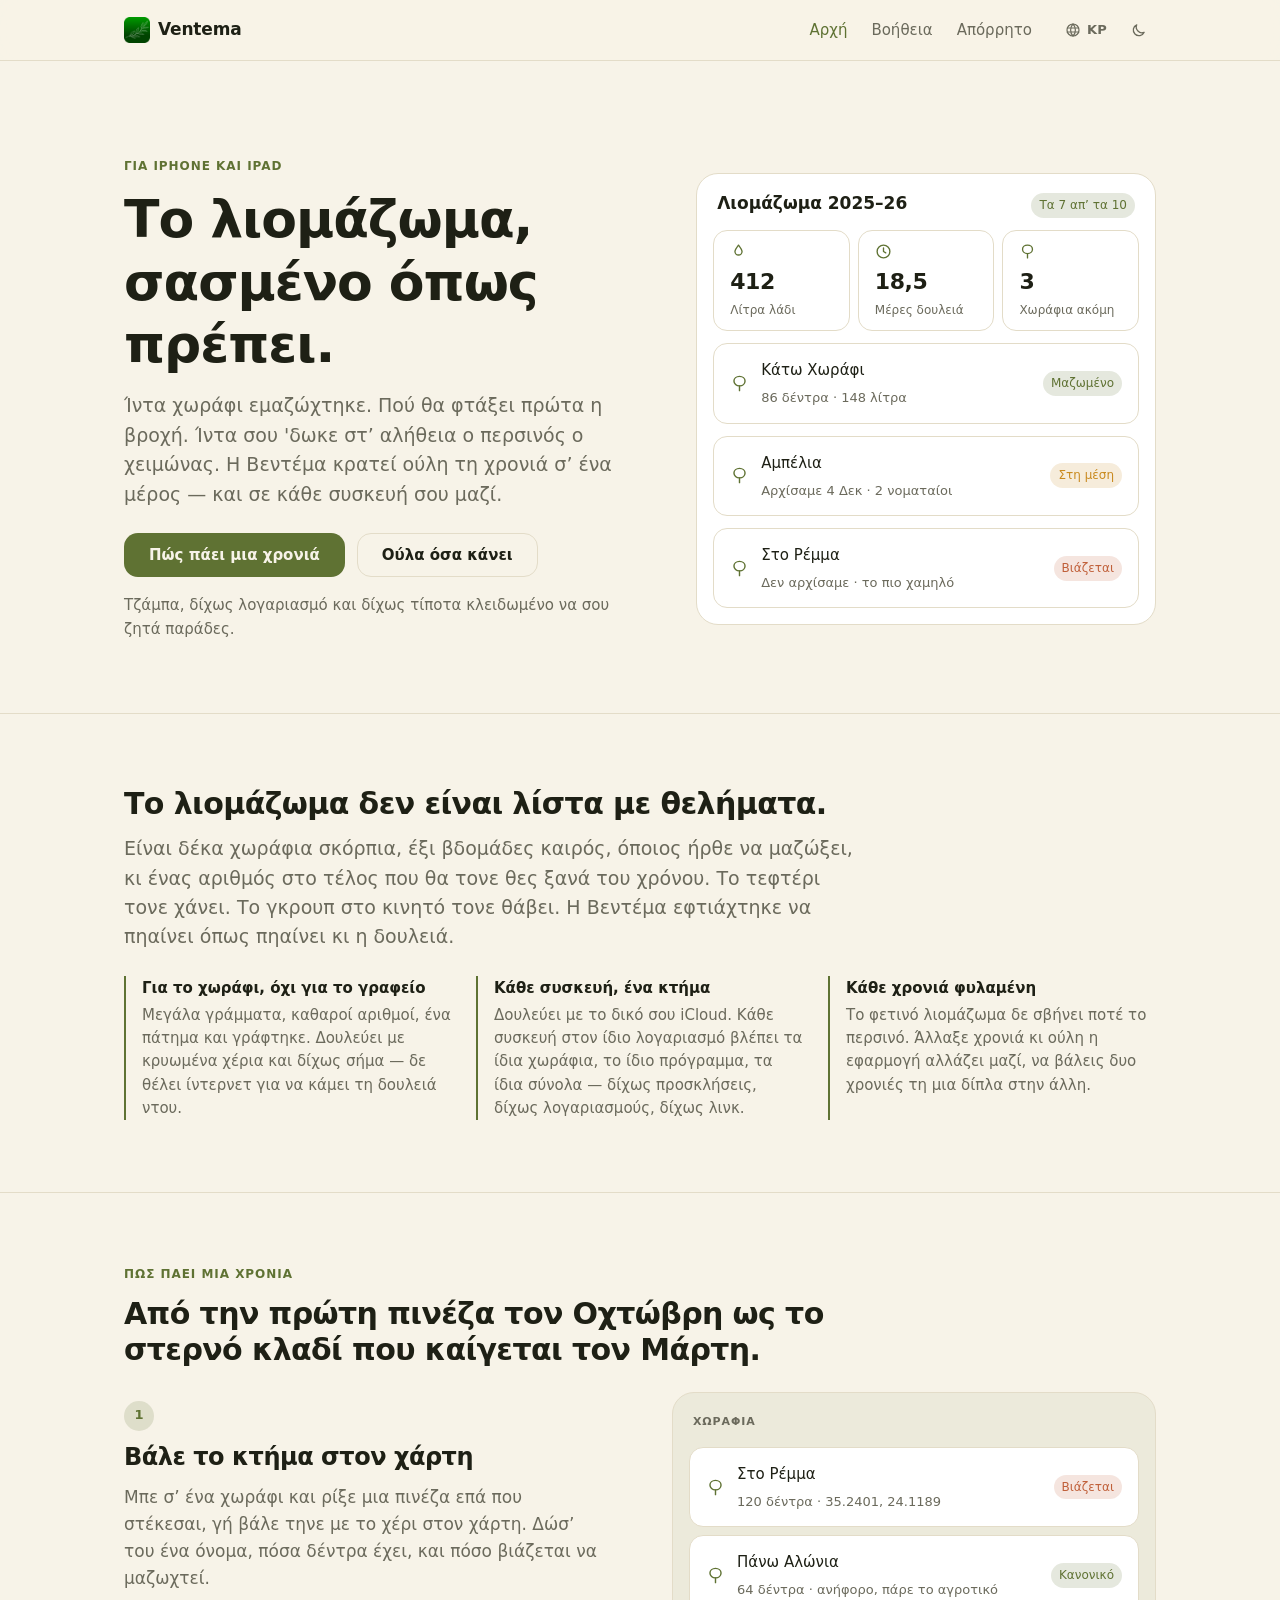
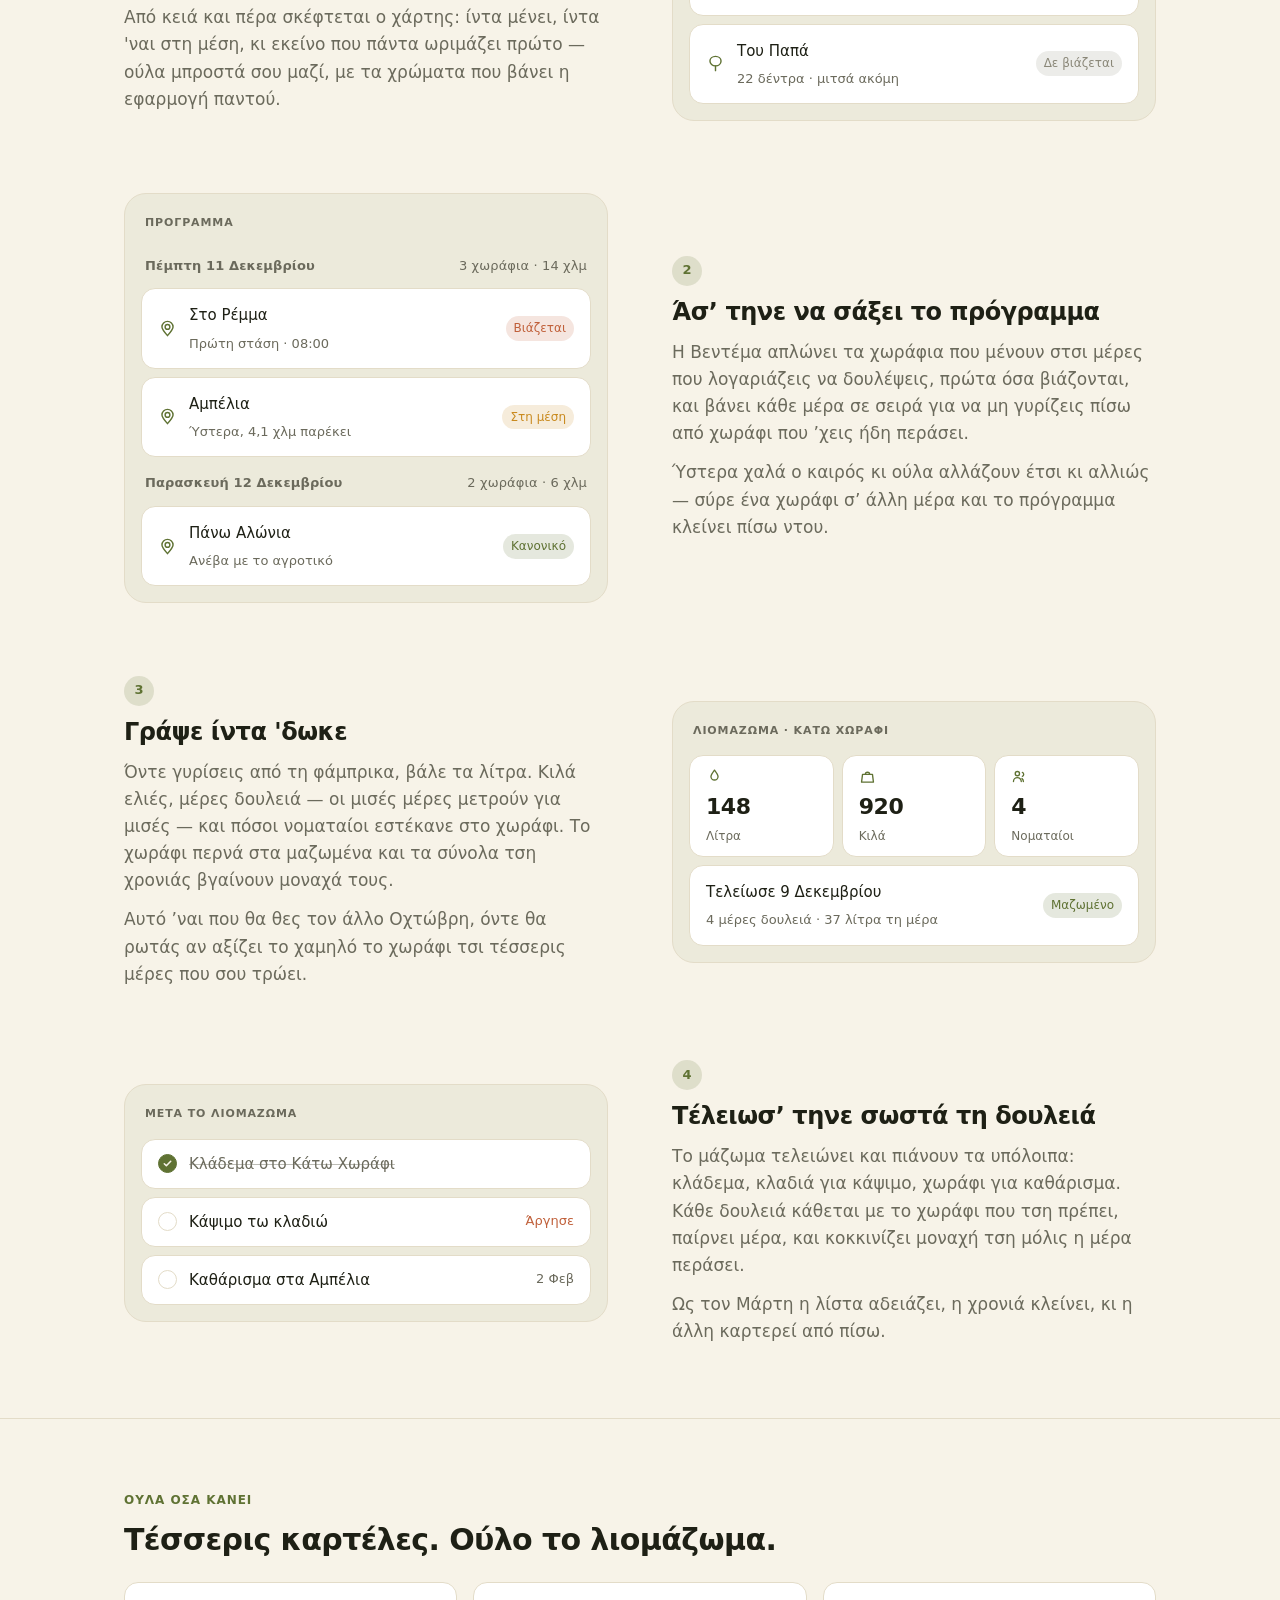
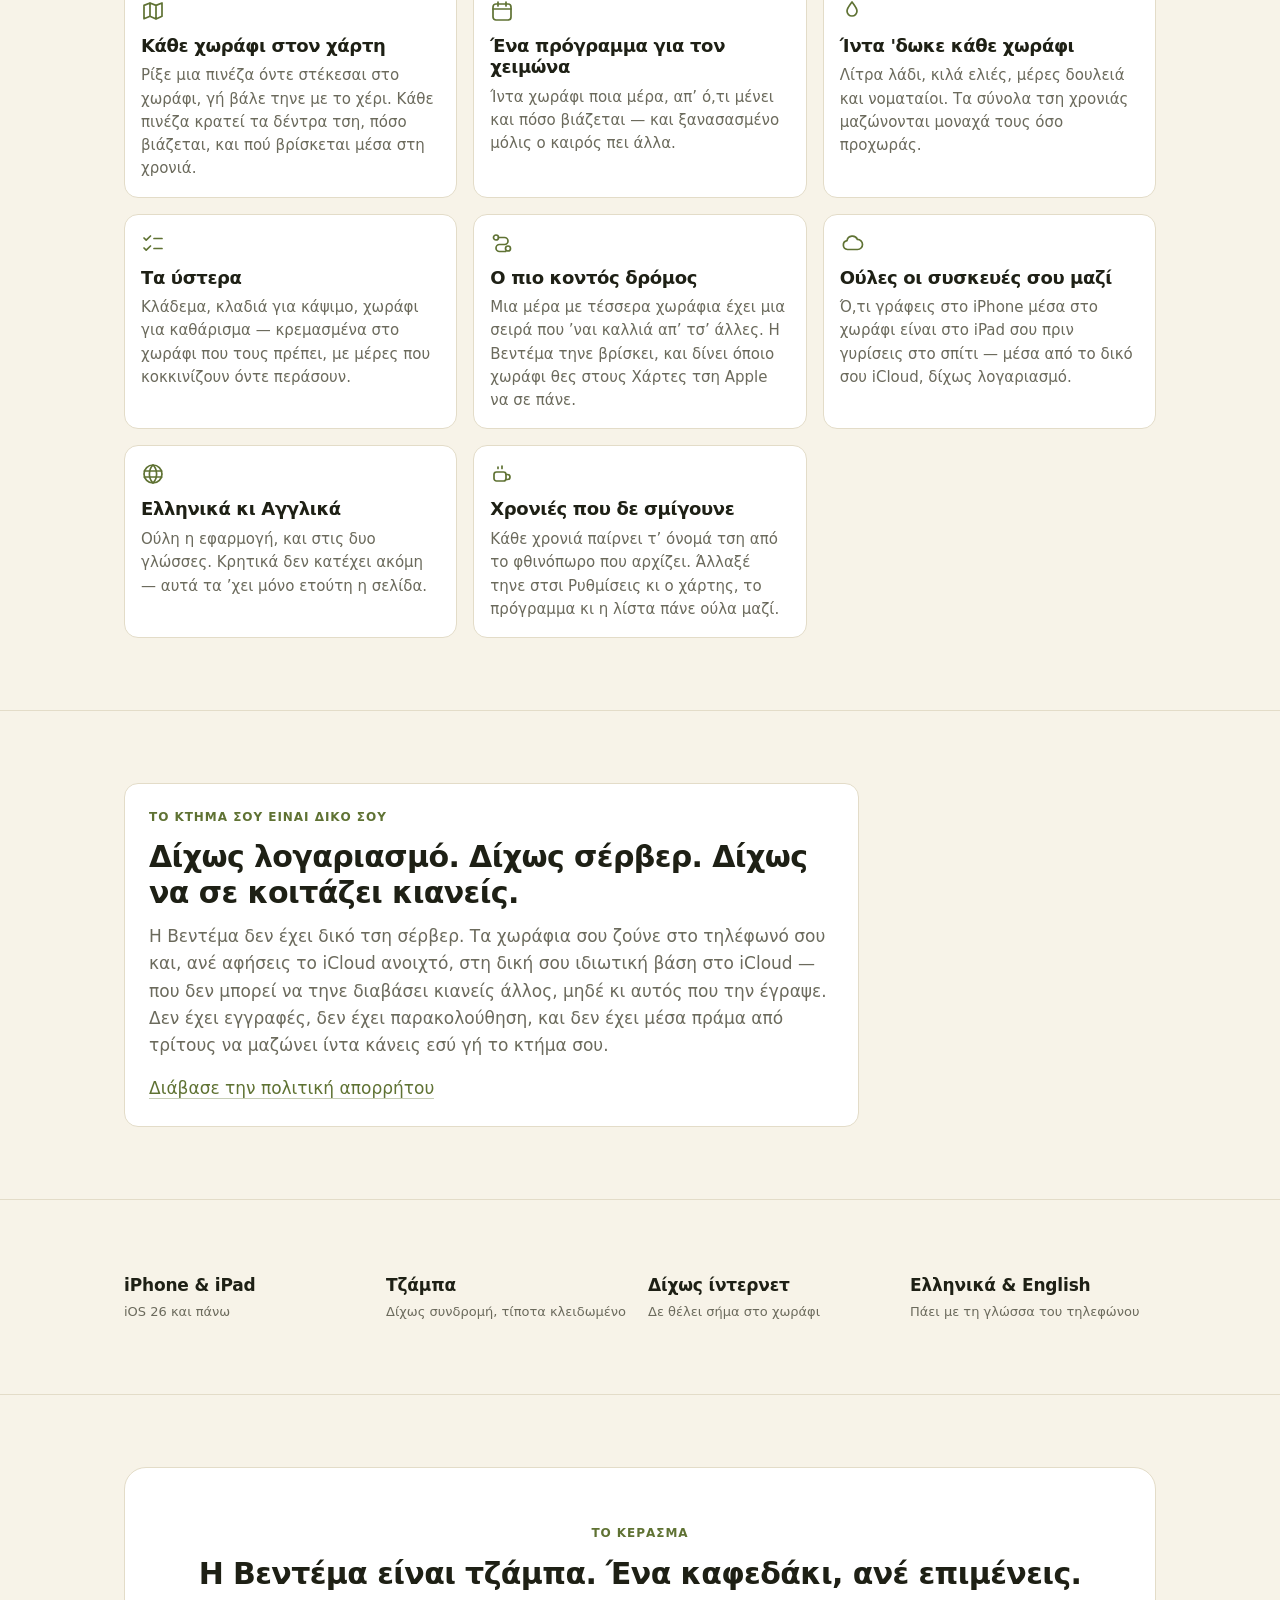
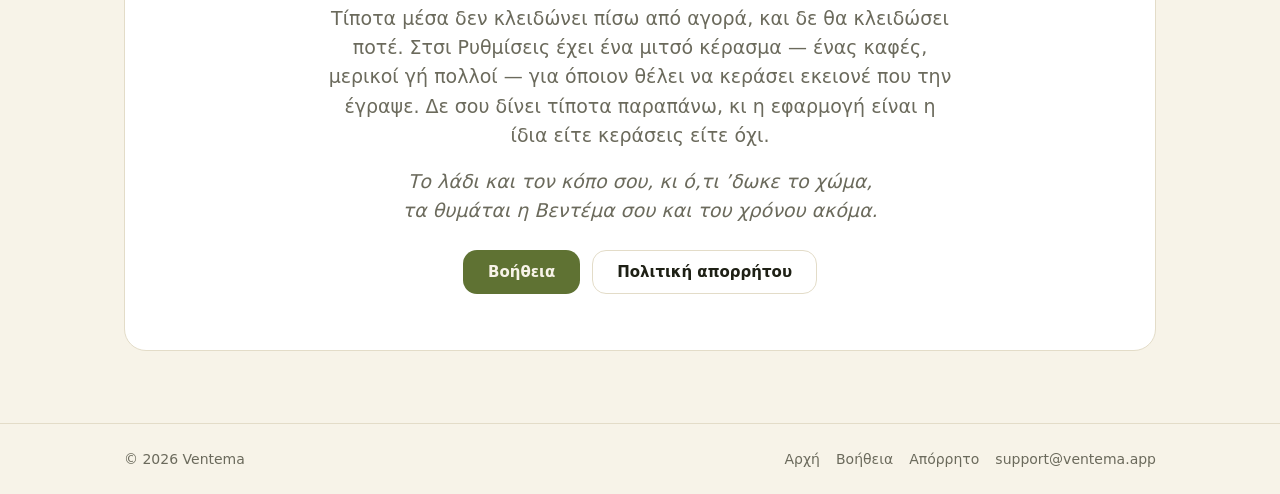
==== commit 827aad7b: "Match the site to the app's coffee-icons branch iCloud sync reaches one Apple Account's own devices," ====
--- a/cretan/index.html
+++ b/cretan/index.html
@@ -4,7 +4,7 @@
 <meta charset="utf-8">
 <meta name="viewport" content="width=device-width, initial-scale=1">
 <title>Ventema — Το λιομάζωμα, σασμένο όπως πρέπει</title>
-<meta name="description" content="Η Βεντέμα είναι εφαρμογή για το iPhone, για όποιον έχει λιόδεντρα: βάλε τα χωράφια στον χάρτη, σάξε το λιομάζωμα του χειμώνα, γράψε ίντα 'δωκε το καθένα, κι ούλη η φαμελιά βλέπει τα ίδια. Δίχως λογαριασμό, δίχως σέρβερ, δίχως παρακολούθηση.">
+<meta name="description" content="Η Βεντέμα είναι εφαρμογή για το iPhone, για όποιον έχει λιόδεντρα: βάλε τα χωράφια στον χάρτη, σάξε το λιομάζωμα του χειμώνα, γράψε ίντα 'δωκε το καθένα, κι ούλες οι συσκευές σου βλέπουν τα ίδια. Δίχως λογαριασμό, δίχως σέρβερ, δίχως παρακολούθηση.">
 <meta name="theme-color" content="#F7F3E8" media="(prefers-color-scheme: light)">
 <meta name="theme-color" content="#15170F" media="(prefers-color-scheme: dark)">
 <link rel="icon" href="../assets/mark.png" type="image/png" sizes="128x128">
@@ -12,7 +12,7 @@
 <link rel="stylesheet" href="../assets/styles.css">
 <script src="../assets/site.js"></script>
 <meta property="og:title" content="Ventema — Το λιομάζωμα, σασμένο όπως πρέπει">
-<meta property="og:description" content="Βάλε τα χωράφια στον χάρτη, σάξε το λιομάζωμα του χειμώνα, γράψε ίντα 'δωκε το καθένα, κι ούλη η φαμελιά βλέπει τα ίδια.">
+<meta property="og:description" content="Βάλε τα χωράφια στον χάρτη, σάξε το λιομάζωμα του χειμώνα, γράψε ίντα 'δωκε το καθένα, κι ούλες οι συσκευές σου βλέπουν τα ίδια.">
 <meta property="og:type" content="website">
 <meta property="og:locale" content="el_GR">
 </head>
@@ -56,7 +56,7 @@
         <p class="lede measure">
           Ίντα χωράφι εμαζώχτηκε. Πού θα φτάξει πρώτα η βροχή. Ίντα σου 'δωκε
           στ’ αλήθεια ο περσινός ο χειμώνας. Η Βεντέμα κρατεί ούλη τη χρονιά σ’
-          ένα μέρος — και σε κάθε τηλέφωνο τση φαμελιάς μαζί.
+          ένα μέρος — και σε κάθε συσκευή σου μαζί.
         </p>
         <div class="hero__actions">
           <a class="button button--primary" href="#season">Πώς πάει μια χρονιά</a>
@@ -157,7 +157,7 @@
           </p>
         </div>
         <div class="proof__item">
-          <p class="proof__title">Ούλη η φαμελιά, ένα κτήμα</p>
+          <p class="proof__title">Κάθε συσκευή, ένα κτήμα</p>
           <p class="proof__body">
             Δουλεύει με το δικό σου iCloud. Κάθε συσκευή στον ίδιο λογαριασμό
             βλέπει τα ίδια χωράφια, το ίδιο πρόγραμμα, τα ίδια σύνολα — δίχως
@@ -460,9 +460,9 @@
           <div class="feature__icon">
             <svg width="24" height="24" viewBox="0 0 24 24" fill="none" stroke="currentColor" stroke-width="1.7" stroke-linecap="round" stroke-linejoin="round"><path d="M7.5 18.5A4.5 4.5 0 0 1 7 9.6a5.5 5.5 0 0 1 10.4-1.2A4 4 0 0 1 17.5 18.5z"/></svg>
           </div>
-          <h3>Ούλη η φαμελιά μαζί</h3>
-          <p>
-            Ό,τι γράφει ο κύρης σου στο χωράφι είναι στο τηλέφωνό σου πριν
+          <h3>Ούλες οι συσκευές σου μαζί</h3>
+          <p>
+            Ό,τι γράφεις στο iPhone μέσα στο χωράφι είναι στο iPad σου πριν
             γυρίσεις στο σπίτι — μέσα από το δικό σου iCloud, δίχως λογαριασμό.
           </p>
         </article>
@@ -543,8 +543,9 @@
         <h2>Η Βεντέμα είναι τζάμπα. Ένα καφεδάκι, ανέ επιμένεις.</h2>
         <p class="lede">
           Τίποτα μέσα δεν κλειδώνει πίσω από αγορά, και δε θα κλειδώσει ποτέ.
-          Στσι Ρυθμίσεις έχει ένα μιτσό κέρασμα για όποιον θέλει να κεράσει έναν
-          ελληνικό καφέ εκειονέ που την έγραψε — δε σου δίνει τίποτα παραπάνω, κι
+          Στσι Ρυθμίσεις έχει ένα μιτσό κέρασμα — ένας καφές, μερικοί γή πολλοί —
+          για όποιον θέλει να κεράσει εκειονέ που την έγραψε. Δε σου δίνει τίποτα
+          παραπάνω, κι
           η εφαρμογή είναι η ίδια είτε κεράσεις είτε όχι.
         </p>
         <p class="lede" style="margin-top: var(--l); font-style: italic">
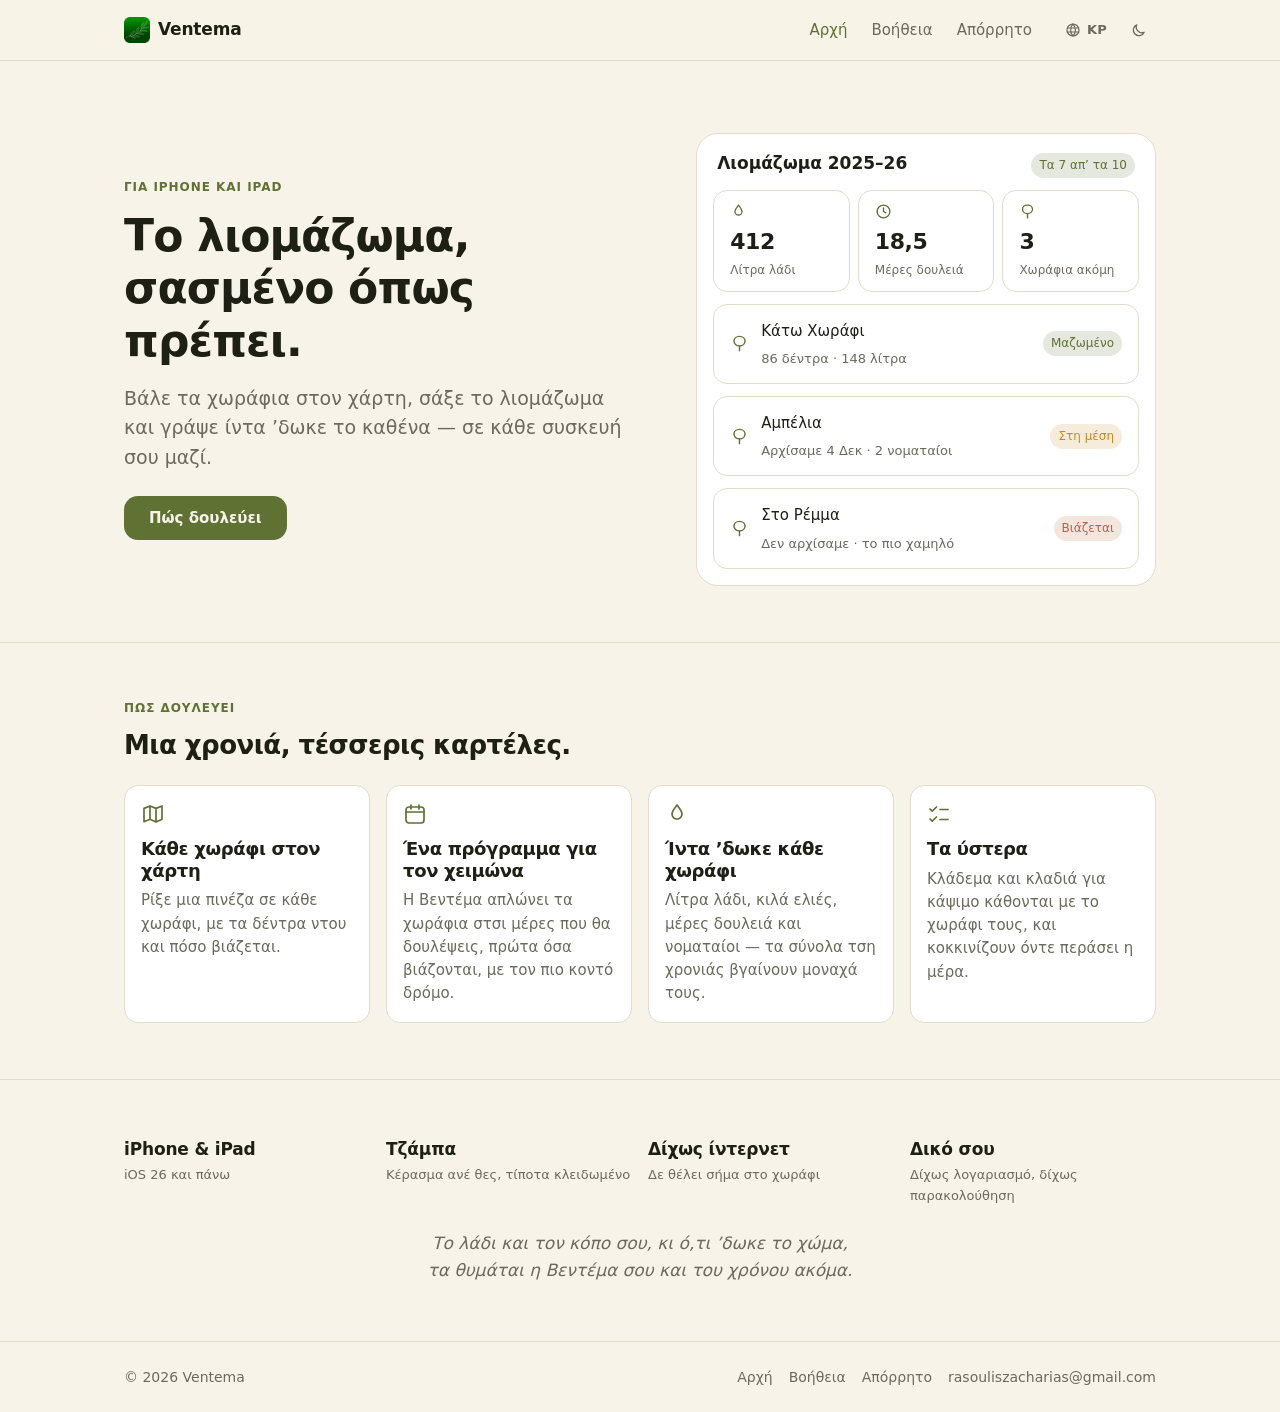
==== commit 598db9ed: "Trim the site down to what it needs to say The home page keeps the hero, four short "how it works" c" ====
--- a/cretan/index.html
+++ b/cretan/index.html
@@ -54,17 +54,11 @@
         <p class="eyebrow">Για iPhone και iPad</p>
         <h1>Το λιομάζωμα,<br>σασμένο όπως πρέπει.</h1>
         <p class="lede measure">
-          Ίντα χωράφι εμαζώχτηκε. Πού θα φτάξει πρώτα η βροχή. Ίντα σου 'δωκε
-          στ’ αλήθεια ο περσινός ο χειμώνας. Η Βεντέμα κρατεί ούλη τη χρονιά σ’
-          ένα μέρος — και σε κάθε συσκευή σου μαζί.
+          Βάλε τα χωράφια στον χάρτη, σάξε το λιομάζωμα και γράψε ίντα ’δωκε το καθένα — σε κάθε συσκευή σου μαζί.
         </p>
         <div class="hero__actions">
-          <a class="button button--primary" href="#season">Πώς πάει μια χρονιά</a>
-          <a class="button button--secondary" href="#features">Ούλα όσα κάνει</a>
-        </div>
-        <p class="small muted" style="margin-top: var(--l)">
-          Τζάμπα, δίχως λογαριασμό και δίχως τίποτα κλειδωμένο να σου ζητά παράδες.
-        </p>
+          <a class="button button--primary" href="#how">Πώς δουλεύει</a>
+        </div>
       </div>
 
       <div class="hero__visual" aria-hidden="true">
@@ -135,266 +129,11 @@
     </div>
   </section>
 
-  <section class="section section--hairline">
+  <section class="section section--hairline" id="how">
     <div class="wrap">
       <div class="section__head">
-        <h2>Το λιομάζωμα δεν είναι λίστα με θελήματα.</h2>
-        <p class="lede">
-          Είναι δέκα χωράφια σκόρπια, έξι βδομάδες καιρός, όποιος ήρθε να
-          μαζώξει, κι ένας αριθμός στο τέλος που θα τονε θες ξανά του χρόνου.
-          Το τεφτέρι τονε χάνει. Το γκρουπ στο κινητό τονε θάβει. Η Βεντέμα
-          εφτιάχτηκε να πηαίνει όπως πηαίνει κι η δουλειά.
-        </p>
-      </div>
-
-      <div class="proof">
-        <div class="proof__item">
-          <p class="proof__title">Για το χωράφι, όχι για το γραφείο</p>
-          <p class="proof__body">
-            Μεγάλα γράμματα, καθαροί αριθμοί, ένα πάτημα και γράφτηκε. Δουλεύει
-            με κρυωμένα χέρια και δίχως σήμα — δε θέλει ίντερνετ για να κάμει τη
-            δουλειά ντου.
-          </p>
-        </div>
-        <div class="proof__item">
-          <p class="proof__title">Κάθε συσκευή, ένα κτήμα</p>
-          <p class="proof__body">
-            Δουλεύει με το δικό σου iCloud. Κάθε συσκευή στον ίδιο λογαριασμό
-            βλέπει τα ίδια χωράφια, το ίδιο πρόγραμμα, τα ίδια σύνολα — δίχως
-            προσκλήσεις, δίχως λογαριασμούς, δίχως λινκ.
-          </p>
-        </div>
-        <div class="proof__item">
-          <p class="proof__title">Κάθε χρονιά φυλαμένη</p>
-          <p class="proof__body">
-            Το φετινό λιομάζωμα δε σβήνει ποτέ το περσινό. Άλλαξε χρονιά κι ούλη
-            η εφαρμογή αλλάζει μαζί, να βάλεις δυο χρονιές τη μια δίπλα στην
-            άλλη.
-          </p>
-        </div>
-      </div>
-    </div>
-  </section>
-
-  <section class="section section--hairline" id="season">
-    <div class="wrap">
-      <div class="section__head">
-        <p class="eyebrow">Πώς πάει μια χρονιά</p>
-        <h2>Από την πρώτη πινέζα τον Οχτώβρη ως το στερνό κλαδί που καίγεται τον Μάρτη.</h2>
-      </div>
-
-      <div class="steps">
-
-        <article class="step">
-          <div>
-            <span class="step__index">1</span>
-            <h3>Βάλε το κτήμα στον χάρτη</h3>
-            <p>
-              Μπε σ’ ένα χωράφι και ρίξε μια πινέζα επά που στέκεσαι, γή βάλε
-              τηνε με το χέρι στον χάρτη. Δώσ’ του ένα όνομα, πόσα δέντρα έχει,
-              και πόσο βιάζεται να μαζωχτεί.
-            </p>
-            <p>
-              Από κειά και πέρα σκέφτεται ο χάρτης: ίντα μένει, ίντα 'ναι στη
-              μέση, κι εκείνο που πάντα ωριμάζει πρώτο — ούλα μπροστά σου μαζί,
-              με τα χρώματα που βάνει η εφαρμογή παντού.
-            </p>
-          </div>
-          <div class="step__visual" aria-hidden="true">
-            <div class="vignette">
-              <span class="vignette__label">Χωράφια</span>
-              <div class="row">
-                <span class="row__leading">
-                  <svg width="19" height="19" viewBox="0 0 24 24" fill="none" stroke="currentColor" stroke-width="1.8" stroke-linecap="round" stroke-linejoin="round"><path d="M12 21v-6"/><path d="M12 15c-4 0-7-2.7-7-6.2C5 5.6 8 3 12 3s7 2.6 7 5.8c0 3.5-3 6.2-7 6.2z"/></svg>
-                </span>
-                <span class="row__body">
-                  <span class="row__title">Στο Ρέμμα</span><br>
-                  <span class="row__detail">120 δέντρα · 35.2401, 24.1189</span>
-                </span>
-                <span class="badge badge--urgent">Βιάζεται</span>
-              </div>
-              <div class="row">
-                <span class="row__leading">
-                  <svg width="19" height="19" viewBox="0 0 24 24" fill="none" stroke="currentColor" stroke-width="1.8" stroke-linecap="round" stroke-linejoin="round"><path d="M12 21v-6"/><path d="M12 15c-4 0-7-2.7-7-6.2C5 5.6 8 3 12 3s7 2.6 7 5.8c0 3.5-3 6.2-7 6.2z"/></svg>
-                </span>
-                <span class="row__body">
-                  <span class="row__title">Πάνω Αλώνια</span><br>
-                  <span class="row__detail">64 δέντρα · ανήφορο, πάρε το αγροτικό</span>
-                </span>
-                <span class="badge badge--olive">Κανονικό</span>
-              </div>
-              <div class="row">
-                <span class="row__leading">
-                  <svg width="19" height="19" viewBox="0 0 24 24" fill="none" stroke="currentColor" stroke-width="1.8" stroke-linecap="round" stroke-linejoin="round"><path d="M12 21v-6"/><path d="M12 15c-4 0-7-2.7-7-6.2C5 5.6 8 3 12 3s7 2.6 7 5.8c0 3.5-3 6.2-7 6.2z"/></svg>
-                </span>
-                <span class="row__body">
-                  <span class="row__title">Του Παπά</span><br>
-                  <span class="row__detail">22 δέντρα · μιτσά ακόμη</span>
-                </span>
-                <span class="badge badge--dormant">Δε βιάζεται</span>
-              </div>
-            </div>
-          </div>
-        </article>
-
-        <article class="step">
-          <div>
-            <span class="step__index">2</span>
-            <h3>Άσ’ τηνε να σάξει το πρόγραμμα</h3>
-            <p>
-              Η Βεντέμα απλώνει τα χωράφια που μένουν στσι μέρες που λογαριάζεις
-              να δουλέψεις, πρώτα όσα βιάζονται, και βάνει κάθε μέρα σε σειρά για
-              να μη γυρίζεις πίσω από χωράφι που ’χεις ήδη περάσει.
-            </p>
-            <p>
-              Ύστερα χαλά ο καιρός κι ούλα αλλάζουν έτσι κι αλλιώς — σύρε ένα
-              χωράφι σ’ άλλη μέρα και το πρόγραμμα κλείνει πίσω ντου.
-            </p>
-          </div>
-          <div class="step__visual" aria-hidden="true">
-            <div class="vignette">
-              <span class="vignette__label">Πρόγραμμα</span>
-              <div class="day">
-                <span>Πέμπτη 11 Δεκεμβρίου</span>
-                <span class="day__meta">3 χωράφια · 14 χλμ</span>
-              </div>
-              <div class="row">
-                <span class="row__leading">
-                  <svg width="19" height="19" viewBox="0 0 24 24" fill="none" stroke="currentColor" stroke-width="1.8" stroke-linecap="round" stroke-linejoin="round"><circle cx="12" cy="10" r="3"/><path d="M12 21c4.5-5.2 7-8.4 7-11a7 7 0 1 0-14 0c0 2.6 2.5 5.8 7 11z"/></svg>
-                </span>
-                <span class="row__body">
-                  <span class="row__title">Στο Ρέμμα</span><br>
-                  <span class="row__detail">Πρώτη στάση · 08:00</span>
-                </span>
-                <span class="badge badge--urgent">Βιάζεται</span>
-              </div>
-              <div class="row">
-                <span class="row__leading">
-                  <svg width="19" height="19" viewBox="0 0 24 24" fill="none" stroke="currentColor" stroke-width="1.8" stroke-linecap="round" stroke-linejoin="round"><circle cx="12" cy="10" r="3"/><path d="M12 21c4.5-5.2 7-8.4 7-11a7 7 0 1 0-14 0c0 2.6 2.5 5.8 7 11z"/></svg>
-                </span>
-                <span class="row__body">
-                  <span class="row__title">Αμπέλια</span><br>
-                  <span class="row__detail">Ύστερα, 4,1 χλμ παρέκει</span>
-                </span>
-                <span class="badge badge--progress">Στη μέση</span>
-              </div>
-              <div class="day">
-                <span>Παρασκευή 12 Δεκεμβρίου</span>
-                <span class="day__meta">2 χωράφια · 6 χλμ</span>
-              </div>
-              <div class="row">
-                <span class="row__leading">
-                  <svg width="19" height="19" viewBox="0 0 24 24" fill="none" stroke="currentColor" stroke-width="1.8" stroke-linecap="round" stroke-linejoin="round"><circle cx="12" cy="10" r="3"/><path d="M12 21c4.5-5.2 7-8.4 7-11a7 7 0 1 0-14 0c0 2.6 2.5 5.8 7 11z"/></svg>
-                </span>
-                <span class="row__body">
-                  <span class="row__title">Πάνω Αλώνια</span><br>
-                  <span class="row__detail">Ανέβα με το αγροτικό</span>
-                </span>
-                <span class="badge badge--olive">Κανονικό</span>
-              </div>
-            </div>
-          </div>
-        </article>
-
-        <article class="step">
-          <div>
-            <span class="step__index">3</span>
-            <h3>Γράψε ίντα 'δωκε</h3>
-            <p>
-              Όντε γυρίσεις από τη φάμπρικα, βάλε τα λίτρα. Κιλά ελιές, μέρες
-              δουλειά — οι μισές μέρες μετρούν για μισές — και πόσοι νοματαίοι
-              εστέκανε στο χωράφι. Το χωράφι περνά στα μαζωμένα και τα σύνολα τση
-              χρονιάς βγαίνουν μοναχά τους.
-            </p>
-            <p>
-              Αυτό ’ναι που θα θες τον άλλο Οχτώβρη, όντε θα ρωτάς αν αξίζει το
-              χαμηλό το χωράφι τσι τέσσερις μέρες που σου τρώει.
-            </p>
-          </div>
-          <div class="step__visual" aria-hidden="true">
-            <div class="vignette">
-              <span class="vignette__label">Λιομάζωμα · Κάτω Χωράφι</span>
-              <div class="panel__stats">
-                <div class="stat">
-                  <span class="stat__icon">
-                    <svg width="17" height="17" viewBox="0 0 24 24" fill="none" stroke="currentColor" stroke-width="1.9" stroke-linecap="round" stroke-linejoin="round"><path d="M12 3c3 4 5 6.4 5 9a5 5 0 0 1-10 0c0-2.6 2-5 5-9z"/></svg>
-                  </span>
-                  <span class="stat__value">148</span>
-                  <span class="stat__title">Λίτρα</span>
-                </div>
-                <div class="stat">
-                  <span class="stat__icon">
-                    <svg width="17" height="17" viewBox="0 0 24 24" fill="none" stroke="currentColor" stroke-width="1.9" stroke-linecap="round" stroke-linejoin="round"><path d="M5 9h14l1.4 11H3.6z"/><path d="M9 9a3 3 0 0 1 6 0"/></svg>
-                  </span>
-                  <span class="stat__value">920</span>
-                  <span class="stat__title">Κιλά</span>
-                </div>
-                <div class="stat">
-                  <span class="stat__icon">
-                    <svg width="17" height="17" viewBox="0 0 24 24" fill="none" stroke="currentColor" stroke-width="1.9" stroke-linecap="round" stroke-linejoin="round"><circle cx="9" cy="8" r="3"/><path d="M3.5 19a5.5 5.5 0 0 1 11 0"/><path d="M16 6.2a3 3 0 0 1 0 5.6M17.5 19a5.6 5.6 0 0 0-2-4.3"/></svg>
-                  </span>
-                  <span class="stat__value">4</span>
-                  <span class="stat__title">Νοματαίοι</span>
-                </div>
-              </div>
-              <div class="row">
-                <span class="row__body">
-                  <span class="row__title">Τελείωσε 9 Δεκεμβρίου</span><br>
-                  <span class="row__detail">4 μέρες δουλειά · 37 λίτρα τη μέρα</span>
-                </span>
-                <span class="badge badge--olive">Μαζωμένο</span>
-              </div>
-            </div>
-          </div>
-        </article>
-
-        <article class="step">
-          <div>
-            <span class="step__index">4</span>
-            <h3>Τέλειωσ’ τηνε σωστά τη δουλειά</h3>
-            <p>
-              Το μάζωμα τελειώνει και πιάνουν τα υπόλοιπα: κλάδεμα, κλαδιά για
-              κάψιμο, χωράφι για καθάρισμα. Κάθε δουλειά κάθεται με το χωράφι που
-              τση πρέπει, παίρνει μέρα, και κοκκινίζει μοναχή τση μόλις η μέρα
-              περάσει.
-            </p>
-            <p>
-              Ως τον Μάρτη η λίστα αδειάζει, η χρονιά κλείνει, κι η άλλη καρτερεί
-              από πίσω.
-            </p>
-          </div>
-          <div class="step__visual" aria-hidden="true">
-            <div class="vignette">
-              <span class="vignette__label">Μετά το λιομάζωμα</span>
-              <div class="check check--done">
-                <span class="check__box">
-                  <svg width="11" height="11" viewBox="0 0 24 24" fill="none" stroke="currentColor" stroke-width="3.4" stroke-linecap="round" stroke-linejoin="round"><path d="m5 12.5 4.5 4.5L19 7"/></svg>
-                </span>
-                <span class="check__label">Κλάδεμα στο Κάτω Χωράφι</span>
-              </div>
-              <div class="check">
-                <span class="check__box"></span>
-                <span class="check__label">Κάψιμο τω κλαδιώ</span>
-                <span class="check__due">Άργησε</span>
-              </div>
-              <div class="check">
-                <span class="check__box"></span>
-                <span class="check__label">Καθάρισμα στα Αμπέλια</span>
-                <span class="check__due" style="color: var(--ink-secondary)">2 Φεβ</span>
-              </div>
-            </div>
-          </div>
-        </article>
-
-      </div>
-    </div>
-  </section>
-
-  <section class="section section--hairline" id="features">
-    <div class="wrap">
-      <div class="section__head">
-        <p class="eyebrow">Ούλα όσα κάνει</p>
-        <h2>Τέσσερις καρτέλες. Ούλο το λιομάζωμα.</h2>
+        <p class="eyebrow">Πώς δουλεύει</p>
+        <h2>Μια χρονιά, τέσσερις καρτέλες.</h2>
       </div>
 
       <div class="grid">
@@ -404,11 +143,7 @@
             <svg width="24" height="24" viewBox="0 0 24 24" fill="none" stroke="currentColor" stroke-width="1.7" stroke-linecap="round" stroke-linejoin="round"><path d="M9 4 3 6.4v13.3L9 17.3m0-13.3 6 2.4m-6-2.4v13.3m6-10.9 6-2.4v13.3L15 20m0-13.3V20m0 0-6-2.7"/></svg>
           </div>
           <h3>Κάθε χωράφι στον χάρτη</h3>
-          <p>
-            Ρίξε μια πινέζα όντε στέκεσαι στο χωράφι, γή βάλε τηνε με το χέρι.
-            Κάθε πινέζα κρατεί τα δέντρα τση, πόσο βιάζεται, και πού βρίσκεται
-            μέσα στη χρονιά.
-          </p>
+          <p>Ρίξε μια πινέζα σε κάθε χωράφι, με τα δέντρα ντου και πόσο βιάζεται.</p>
         </article>
 
         <article class="card feature">
@@ -416,21 +151,15 @@
             <svg width="24" height="24" viewBox="0 0 24 24" fill="none" stroke="currentColor" stroke-width="1.7" stroke-linecap="round" stroke-linejoin="round"><rect x="3" y="5" width="18" height="16" rx="3"/><path d="M3 10h18M8 3v4m8-4v4"/></svg>
           </div>
           <h3>Ένα πρόγραμμα για τον χειμώνα</h3>
-          <p>
-            Ίντα χωράφι ποια μέρα, απ’ ό,τι μένει και πόσο βιάζεται — και
-            ξανασασμένο μόλις ο καιρός πει άλλα.
-          </p>
+          <p>Η Βεντέμα απλώνει τα χωράφια στσι μέρες που θα δουλέψεις, πρώτα όσα βιάζονται, με τον πιο κοντό δρόμο.</p>
         </article>
 
         <article class="card feature">
           <div class="feature__icon">
             <svg width="24" height="24" viewBox="0 0 24 24" fill="none" stroke="currentColor" stroke-width="1.7" stroke-linecap="round" stroke-linejoin="round"><path d="M12 3c3 4 5 6.4 5 9a5 5 0 0 1-10 0c0-2.6 2-5 5-9z"/></svg>
           </div>
-          <h3>Ίντα 'δωκε κάθε χωράφι</h3>
-          <p>
-            Λίτρα λάδι, κιλά ελιές, μέρες δουλειά και νοματαίοι. Τα σύνολα τση
-            χρονιάς μαζώνονται μοναχά τους όσο προχωράς.
-          </p>
+          <h3>Ίντα ’δωκε κάθε χωράφι</h3>
+          <p>Λίτρα λάδι, κιλά ελιές, μέρες δουλειά και νοματαίοι — τα σύνολα τση χρονιάς βγαίνουν μοναχά τους.</p>
         </article>
 
         <article class="card feature">
@@ -438,77 +167,9 @@
             <svg width="24" height="24" viewBox="0 0 24 24" fill="none" stroke="currentColor" stroke-width="1.7" stroke-linecap="round" stroke-linejoin="round"><path d="m3 7 2.2 2.2L9.5 5"/><path d="m3 17 2.2 2.2L9.5 15"/><path d="M13 7.5h8M13 17.5h8"/></svg>
           </div>
           <h3>Τα ύστερα</h3>
-          <p>
-            Κλάδεμα, κλαδιά για κάψιμο, χωράφι για καθάρισμα — κρεμασμένα στο
-            χωράφι που τους πρέπει, με μέρες που κοκκινίζουν όντε περάσουν.
-          </p>
-        </article>
-
-        <article class="card feature">
-          <div class="feature__icon">
-            <svg width="24" height="24" viewBox="0 0 24 24" fill="none" stroke="currentColor" stroke-width="1.7" stroke-linecap="round" stroke-linejoin="round"><circle cx="6" cy="6.5" r="2.5"/><circle cx="18" cy="17.5" r="2.5"/><path d="M8.5 6.5h6a3.5 3.5 0 0 1 0 7h-5a3.5 3.5 0 0 0 0 7h6"/></svg>
-          </div>
-          <h3>Ο πιο κοντός δρόμος</h3>
-          <p>
-            Μια μέρα με τέσσερα χωράφια έχει μια σειρά που ’ναι καλλιά απ’ τσ’
-            άλλες. Η Βεντέμα τηνε βρίσκει, και δίνει όποιο χωράφι θες στους
-            Χάρτες τση Apple να σε πάνε.
-          </p>
-        </article>
-
-        <article class="card feature">
-          <div class="feature__icon">
-            <svg width="24" height="24" viewBox="0 0 24 24" fill="none" stroke="currentColor" stroke-width="1.7" stroke-linecap="round" stroke-linejoin="round"><path d="M7.5 18.5A4.5 4.5 0 0 1 7 9.6a5.5 5.5 0 0 1 10.4-1.2A4 4 0 0 1 17.5 18.5z"/></svg>
-          </div>
-          <h3>Ούλες οι συσκευές σου μαζί</h3>
-          <p>
-            Ό,τι γράφεις στο iPhone μέσα στο χωράφι είναι στο iPad σου πριν
-            γυρίσεις στο σπίτι — μέσα από το δικό σου iCloud, δίχως λογαριασμό.
-          </p>
-        </article>
-
-        <article class="card feature">
-          <div class="feature__icon">
-            <svg width="24" height="24" viewBox="0 0 24 24" fill="none" stroke="currentColor" stroke-width="1.7" stroke-linecap="round" stroke-linejoin="round"><circle cx="12" cy="12" r="9"/><path d="M3.3 9h17.4M3.3 15h17.4"/><path d="M12 3c2.4 2.4 3.6 5.4 3.6 9S14.4 18.6 12 21c-2.4-2.4-3.6-5.4-3.6-9S9.6 5.4 12 3z"/></svg>
-          </div>
-          <h3>Ελληνικά κι Αγγλικά</h3>
-          <p>
-            Ούλη η εφαρμογή, και στις δυο γλώσσες. Κρητικά δεν κατέχει ακόμη —
-            αυτά τα ’χει μόνο ετούτη η σελίδα.
-          </p>
-        </article>
-
-        <article class="card feature">
-          <div class="feature__icon">
-            <svg width="24" height="24" viewBox="0 0 24 24" fill="none" stroke="currentColor" stroke-width="1.7" stroke-linecap="round" stroke-linejoin="round"><rect x="4" y="10" width="12" height="9" rx="2.5"/><path d="M16 12.5h1.5a2.5 2.5 0 0 1 0 5H16"/><path d="M8 6.5V5m4 1.5V4"/></svg>
-          </div>
-          <h3>Χρονιές που δε σμίγουνε</h3>
-          <p>
-            Κάθε χρονιά παίρνει τ’ όνομά τση από το φθινόπωρο που αρχίζει.
-            Άλλαξέ τηνε στσι Ρυθμίσεις κι ο χάρτης, το πρόγραμμα κι η λίστα πάνε
-            ούλα μαζί.
-          </p>
-        </article>
-
-      </div>
-    </div>
-  </section>
-
-  <section class="section section--hairline">
-    <div class="wrap">
-      <div class="card card--roomy measure">
-        <p class="eyebrow">Το κτήμα σου είναι δικό σου</p>
-        <h2>Δίχως λογαριασμό. Δίχως σέρβερ. Δίχως να σε κοιτάζει κιανείς.</h2>
-        <p class="muted" style="margin-top: var(--m)">
-          Η Βεντέμα δεν έχει δικό τση σέρβερ. Τα χωράφια σου ζούνε στο τηλέφωνό
-          σου και, ανέ αφήσεις το iCloud ανοιχτό, στη δική σου ιδιωτική βάση στο
-          iCloud — που δεν μπορεί να τηνε διαβάσει κιανείς άλλος, μηδέ κι αυτός
-          που την έγραψε. Δεν έχει εγγραφές, δεν έχει παρακολούθηση, και δεν έχει
-          μέσα πράμα από τρίτους να μαζώνει ίντα κάνεις εσύ γή το κτήμα σου.
-        </p>
-        <p style="margin-top: var(--l)">
-          <a href="privacy.html">Διάβασε την πολιτική απορρήτου</a>
-        </p>
+          <p>Κλάδεμα και κλαδιά για κάψιμο κάθονται με το χωράφι τους, και κοκκινίζουν όντε περάσει η μέρα.</p>
+        </article>
+
       </div>
     </div>
   </section>
@@ -522,41 +183,21 @@
         </div>
         <div class="specs__item">
           <p class="specs__value">Τζάμπα</p>
-          <p class="specs__label">Δίχως συνδρομή, τίποτα κλειδωμένο</p>
+          <p class="specs__label">Κέρασμα ανέ θες, τίποτα κλειδωμένο</p>
         </div>
         <div class="specs__item">
           <p class="specs__value">Δίχως ίντερνετ</p>
           <p class="specs__label">Δε θέλει σήμα στο χωράφι</p>
         </div>
         <div class="specs__item">
-          <p class="specs__value">Ελληνικά &amp; English</p>
-          <p class="specs__label">Πάει με τη γλώσσα του τηλεφώνου</p>
-        </div>
-      </div>
-    </div>
-  </section>
-
-  <section class="section section--hairline">
-    <div class="wrap">
-      <div class="cta">
-        <p class="eyebrow">Το κέρασμα</p>
-        <h2>Η Βεντέμα είναι τζάμπα. Ένα καφεδάκι, ανέ επιμένεις.</h2>
-        <p class="lede">
-          Τίποτα μέσα δεν κλειδώνει πίσω από αγορά, και δε θα κλειδώσει ποτέ.
-          Στσι Ρυθμίσεις έχει ένα μιτσό κέρασμα — ένας καφές, μερικοί γή πολλοί —
-          για όποιον θέλει να κεράσει εκειονέ που την έγραψε. Δε σου δίνει τίποτα
-          παραπάνω, κι
-          η εφαρμογή είναι η ίδια είτε κεράσεις είτε όχι.
-        </p>
-        <p class="lede" style="margin-top: var(--l); font-style: italic">
-          Το λάδι και τον κόπο σου, κι ό,τι ’δωκε το χώμα,<br>
-          τα θυμάται η Βεντέμα σου και του χρόνου ακόμα.
-        </p>
-        <div class="cta__actions">
-          <a class="button button--primary" href="support.html">Βοήθεια</a>
-          <a class="button button--secondary" href="privacy.html">Πολιτική απορρήτου</a>
-        </div>
-      </div>
+          <p class="specs__value">Δικό σου</p>
+          <p class="specs__label">Δίχως λογαριασμό, δίχως παρακολούθηση</p>
+        </div>
+      </div>
+      <p class="closing-verse">
+        Το λάδι και τον κόπο σου, κι ό,τι ’δωκε το χώμα,<br>
+        τα θυμάται η Βεντέμα σου και του χρόνου ακόμα.
+      </p>
     </div>
   </section>
 
@@ -569,7 +210,7 @@
       <a href="index.html">Αρχή</a>
       <a href="support.html">Βοήθεια</a>
       <a href="privacy.html">Απόρρητο</a>
-      <a href="mailto:support@ventema.app">support@ventema.app</a>
+      <a href="mailto:rasouliszacharias@gmail.com">rasouliszacharias@gmail.com</a>
     </nav>
   </div>
 </footer>
--- a/assets/styles.css
+++ b/assets/styles.css
@@ -114,8 +114,8 @@
   font-weight: 600;
 }
 
-h1 { font-size: clamp(2.25rem, 5vw, 3.25rem); }
-h2 { font-size: clamp(1.5rem, 3vw, 1.875rem); }
+h1 { font-size: clamp(2rem, 4.5vw, 2.75rem); }
+h2 { font-size: clamp(1.375rem, 2.6vw, 1.625rem); }
 h3 { font-size: 1.125rem; }
 
 p { margin: 0; }
@@ -324,7 +324,7 @@
 /* ------------------------------------------------------------------- hero */
 
 .hero {
-  padding-block: clamp(var(--xxl), 8vw, 96px) clamp(var(--xxl), 6vw, 72px);
+  padding-block: clamp(var(--xxl), 6vw, 72px) clamp(var(--xxl), 5vw, 56px);
 }
 
 .hero__grid {
@@ -499,7 +499,7 @@
 
 /* --------------------------------------------------------------- sections */
 
-.section { padding-block: clamp(var(--xxl), 6vw, 72px); }
+.section { padding-block: clamp(var(--xxl), 5vw, 56px); }
 
 .section--hairline { border-top: 1px solid var(--hairline); }
 
@@ -510,7 +510,7 @@
 .grid {
   display: grid;
   gap: var(--l);
-  grid-template-columns: repeat(auto-fit, minmax(260px, 1fr));
+  grid-template-columns: repeat(4, minmax(0, 1fr));
 }
 
 .feature__icon {
@@ -542,7 +542,7 @@
 
 .doc__body { max-width: var(--measure); }
 
-.doc__body section + section { margin-top: var(--xxl); }
+.doc__body section + section { margin-top: var(--xl); }
 
 .doc__body h2 { margin-bottom: var(--m); }
 
@@ -571,14 +571,6 @@
 }
 
 /* Support: question and answer. */
-.qa { border-top: 1px solid var(--hairline); padding-block: var(--l); }
-
-.qa:last-of-type { border-bottom: 1px solid var(--hairline); }
-
-.qa h3 { margin: 0 0 var(--s); }
-
-.qa p { color: var(--ink-secondary); font-size: 0.9375rem; }
-
 .contact {
   display: flex;
   flex-wrap: wrap;
@@ -586,18 +578,6 @@
   justify-content: space-between;
   gap: var(--l);
 }
-
-.spec {
-  display: grid;
-  grid-template-columns: max-content 1fr;
-  gap: var(--s) var(--xl);
-  font-size: 0.9375rem;
-  margin: 0;
-}
-
-.spec dt { color: var(--ink-secondary); }
-
-.spec dd { margin: 0; font-variant-numeric: tabular-nums; }
 
 /* ----------------------------------------------------------------- footer */
 
@@ -664,138 +644,6 @@
   }
 }
 
-/* ------------------------------------------------------------ proof band */
-
-.proof {
-  display: grid;
-  grid-template-columns: repeat(3, minmax(0, 1fr));
-  gap: var(--xl);
-}
-
-.proof__item { padding-left: var(--l); border-left: 2px solid var(--olive); }
-
-.proof__title {
-  font-size: 0.9375rem;
-  font-weight: 600;
-  margin-bottom: var(--xs);
-}
-
-.proof__body {
-  font-size: 0.9375rem;
-  color: var(--ink-secondary);
-  line-height: 1.55;
-}
-
-/* ------------------------------------------------------------ the season */
-
-.steps { display: flex; flex-direction: column; gap: clamp(var(--xxl), 6vw, 72px); }
-
-.step {
-  display: grid;
-  grid-template-columns: minmax(0, 1fr) minmax(0, 1fr);
-  gap: clamp(var(--xl), 5vw, 64px);
-  align-items: center;
-}
-
-.step:nth-child(even) .step__visual { order: -1; }
-
-.step__index {
-  display: inline-flex;
-  align-items: center;
-  justify-content: center;
-  width: 30px;
-  height: 30px;
-  margin-bottom: var(--m);
-  border-radius: 999px;
-  background: color-mix(in srgb, var(--olive) 16%, transparent);
-  color: var(--olive);
-  font-size: 0.8125rem;
-  font-weight: 600;
-  font-variant-numeric: tabular-nums;
-}
-
-.step h3 {
-  font-size: clamp(1.25rem, 2.4vw, 1.5rem);
-  letter-spacing: -0.02em;
-  margin-bottom: var(--m);
-}
-
-.step p { color: var(--ink-secondary); }
-
-.step p + p { margin-top: var(--m); }
-
-/* Component vignettes: the app's own pieces, drawn in the browser. */
-
-.vignette {
-  display: flex;
-  flex-direction: column;
-  gap: var(--s);
-  padding: var(--l);
-  background: color-mix(in srgb, var(--olive) 7%, var(--canvas));
-  border: 1px solid var(--hairline);
-  border-radius: calc(var(--corner-radius) + 8px);
-}
-
-.vignette__label {
-  font-size: 0.6875rem;
-  font-weight: 600;
-  letter-spacing: 0.08em;
-  text-transform: uppercase;
-  color: var(--ink-secondary);
-  padding: var(--xs) var(--xs) var(--s);
-}
-
-.day {
-  display: flex;
-  align-items: baseline;
-  justify-content: space-between;
-  gap: var(--m);
-  padding: var(--s) var(--xs) var(--xs);
-  font-size: 0.8125rem;
-  font-weight: 600;
-  color: var(--ink-secondary);
-  letter-spacing: 0.01em;
-}
-
-.day__meta { font-weight: 500; font-variant-numeric: tabular-nums; }
-
-.check {
-  display: flex;
-  align-items: center;
-  gap: var(--m);
-  padding: var(--m) var(--l);
-  background: var(--card);
-  border: 1px solid var(--hairline);
-  border-radius: var(--corner-radius);
-  font-size: 0.9375rem;
-}
-
-.check__box {
-  flex: none;
-  width: 19px;
-  height: 19px;
-  border-radius: 999px;
-  border: 1.8px solid var(--hairline);
-}
-
-.check--done .check__box {
-  border-color: var(--olive);
-  background: var(--olive);
-  color: var(--canvas);
-  display: grid;
-  place-items: center;
-}
-
-.check--done .check__label {
-  color: var(--ink-secondary);
-  text-decoration: line-through;
-  text-decoration-color: color-mix(in srgb, var(--ink-secondary) 45%, transparent);
-}
-
-.check__label { flex: 1; min-width: 0; }
-
-.check__due { font-size: 0.8125rem; color: var(--terracotta); font-weight: 500; }
-
 /* ------------------------------------------------------------ specs band */
 
 .specs {
@@ -815,31 +663,18 @@
 
 .specs__label { font-size: 0.8125rem; color: var(--ink-secondary); }
 
-/* -------------------------------------------------------------- cta band */
-
-.cta {
-  padding: clamp(var(--xl), 5vw, 56px);
-  background: var(--card);
-  border: 1px solid var(--hairline);
-  border-radius: calc(var(--corner-radius) + 8px);
+.closing-verse {
+  margin-top: var(--xl);
   text-align: center;
-}
-
-.cta h2 { margin-bottom: var(--m); }
-
-.cta .lede { margin-inline: auto; max-width: 52ch; }
-
-.cta__actions {
-  display: flex;
-  flex-wrap: wrap;
-  gap: var(--m);
-  justify-content: center;
-  margin-top: var(--xl);
+  font-style: italic;
+  color: var(--ink-secondary);
 }
 
 @media (max-width: 860px) {
-  .proof { grid-template-columns: minmax(0, 1fr); gap: var(--l); }
-  .step { grid-template-columns: minmax(0, 1fr); }
-  .step:nth-child(even) .step__visual { order: 0; }
+  .grid { grid-template-columns: repeat(2, minmax(0, 1fr)); }
   .specs { grid-template-columns: repeat(2, minmax(0, 1fr)); }
 }
+
+@media (max-width: 560px) {
+  .grid { grid-template-columns: minmax(0, 1fr); }
+}
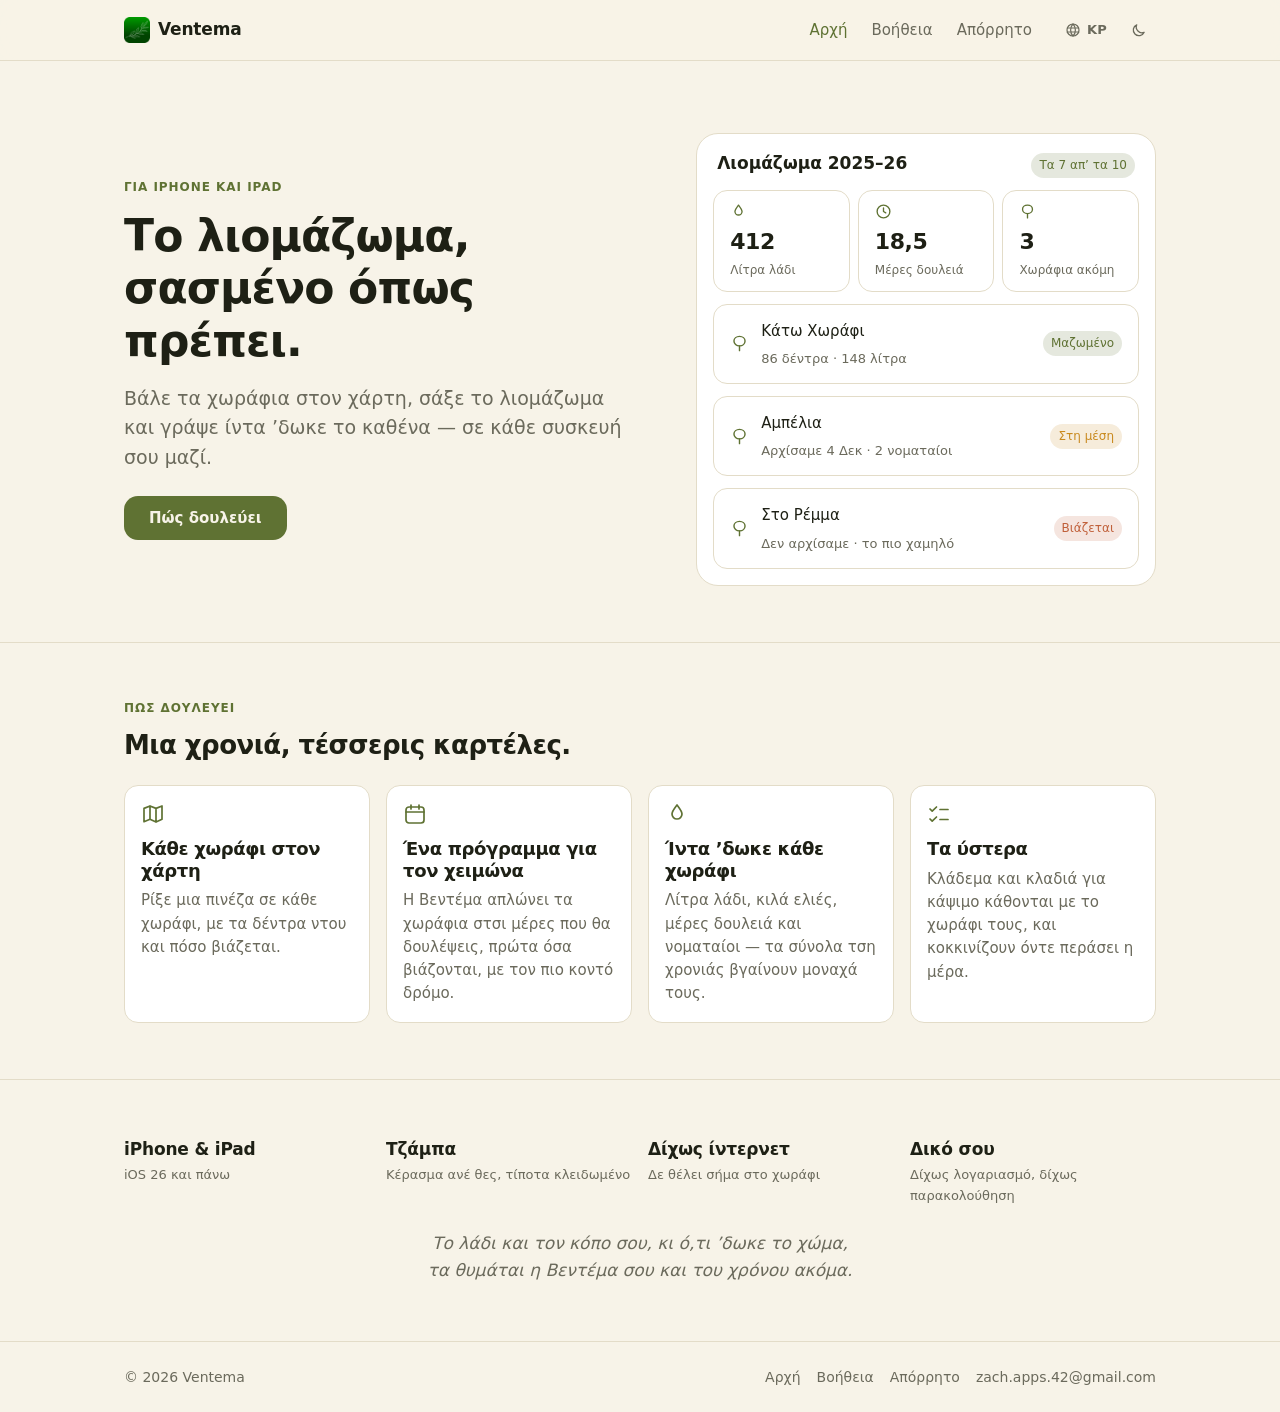
==== commit 1b545afc: "Switch the contact address to zach.apps.42@gmail.com Co-Authored-By: Claude Opus 5.5 <noreply@anthro" ====
--- a/cretan/index.html
+++ b/cretan/index.html
@@ -210,7 +210,7 @@
       <a href="index.html">Αρχή</a>
       <a href="support.html">Βοήθεια</a>
       <a href="privacy.html">Απόρρητο</a>
-      <a href="mailto:rasouliszacharias@gmail.com">rasouliszacharias@gmail.com</a>
+      <a href="mailto:zach.apps.42@gmail.com">zach.apps.42@gmail.com</a>
     </nav>
   </div>
 </footer>
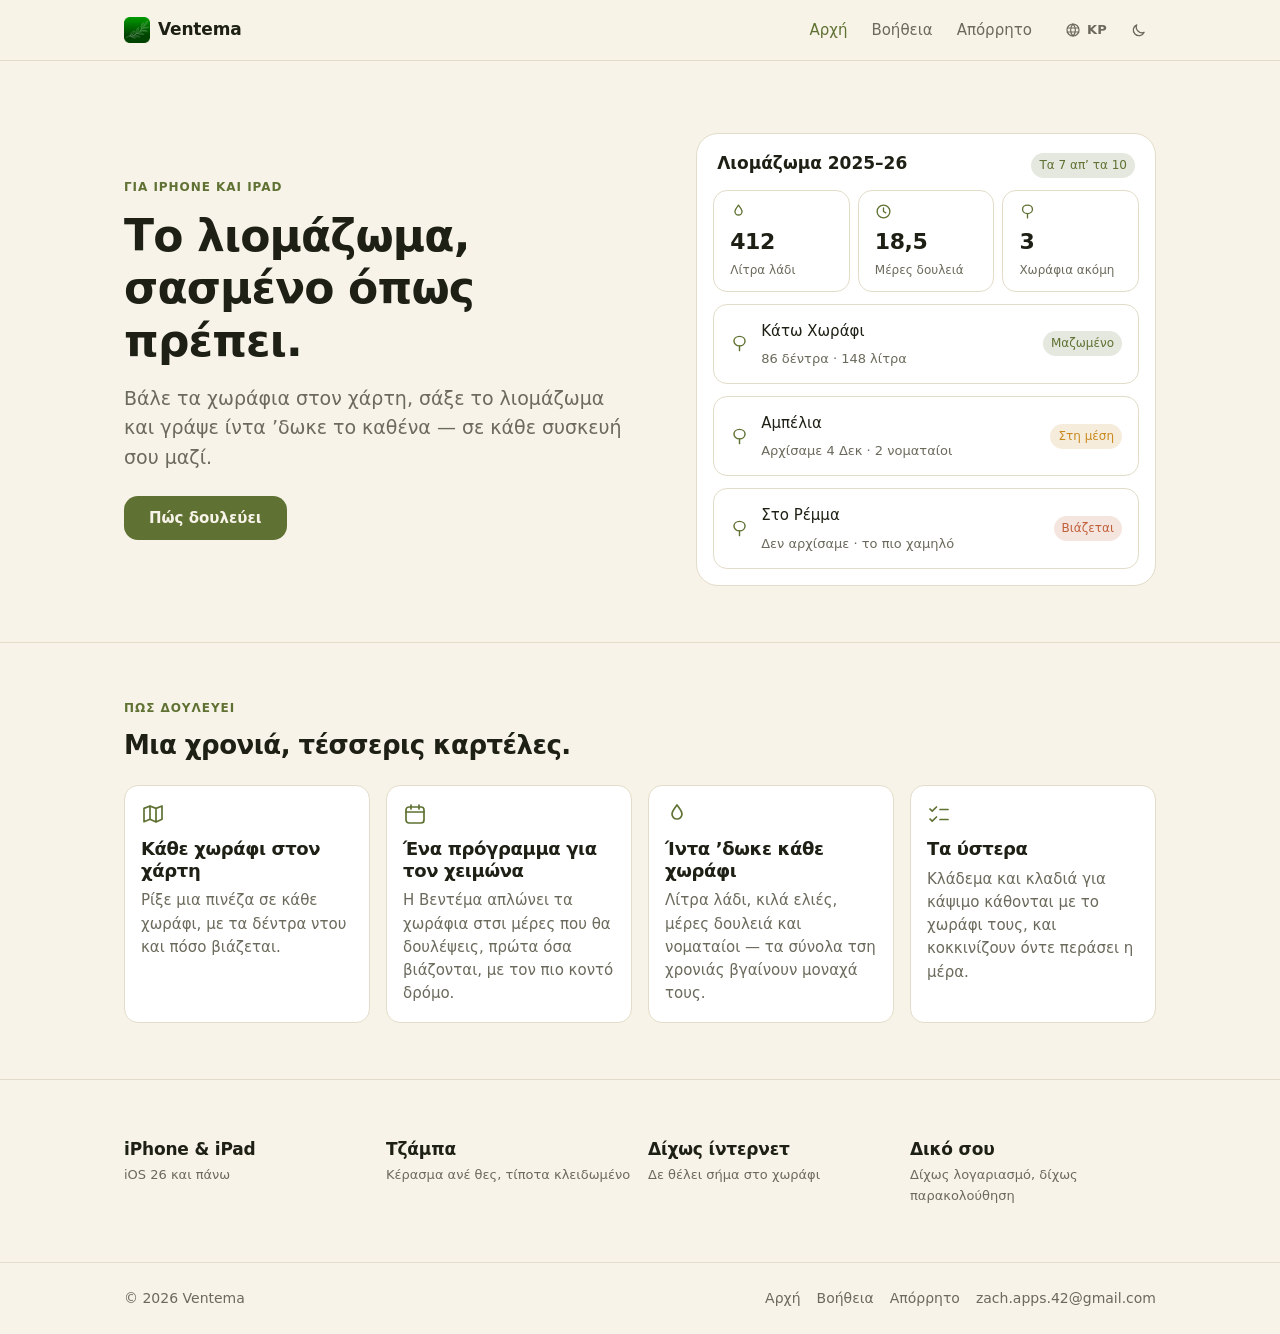
==== commit 36bab4ed: "Remove the mantinada from the Cretan home page Co-Authored-By: Claude Opus 5.5 <noreply@anthropic.co" ====
--- a/cretan/index.html
+++ b/cretan/index.html
@@ -194,10 +194,6 @@
           <p class="specs__label">Δίχως λογαριασμό, δίχως παρακολούθηση</p>
         </div>
       </div>
-      <p class="closing-verse">
-        Το λάδι και τον κόπο σου, κι ό,τι ’δωκε το χώμα,<br>
-        τα θυμάται η Βεντέμα σου και του χρόνου ακόμα.
-      </p>
     </div>
   </section>
 
--- a/assets/styles.css
+++ b/assets/styles.css
@@ -663,13 +663,6 @@
 
 .specs__label { font-size: 0.8125rem; color: var(--ink-secondary); }
 
-.closing-verse {
-  margin-top: var(--xl);
-  text-align: center;
-  font-style: italic;
-  color: var(--ink-secondary);
-}
-
 @media (max-width: 860px) {
   .grid { grid-template-columns: repeat(2, minmax(0, 1fr)); }
   .specs { grid-template-columns: repeat(2, minmax(0, 1fr)); }
